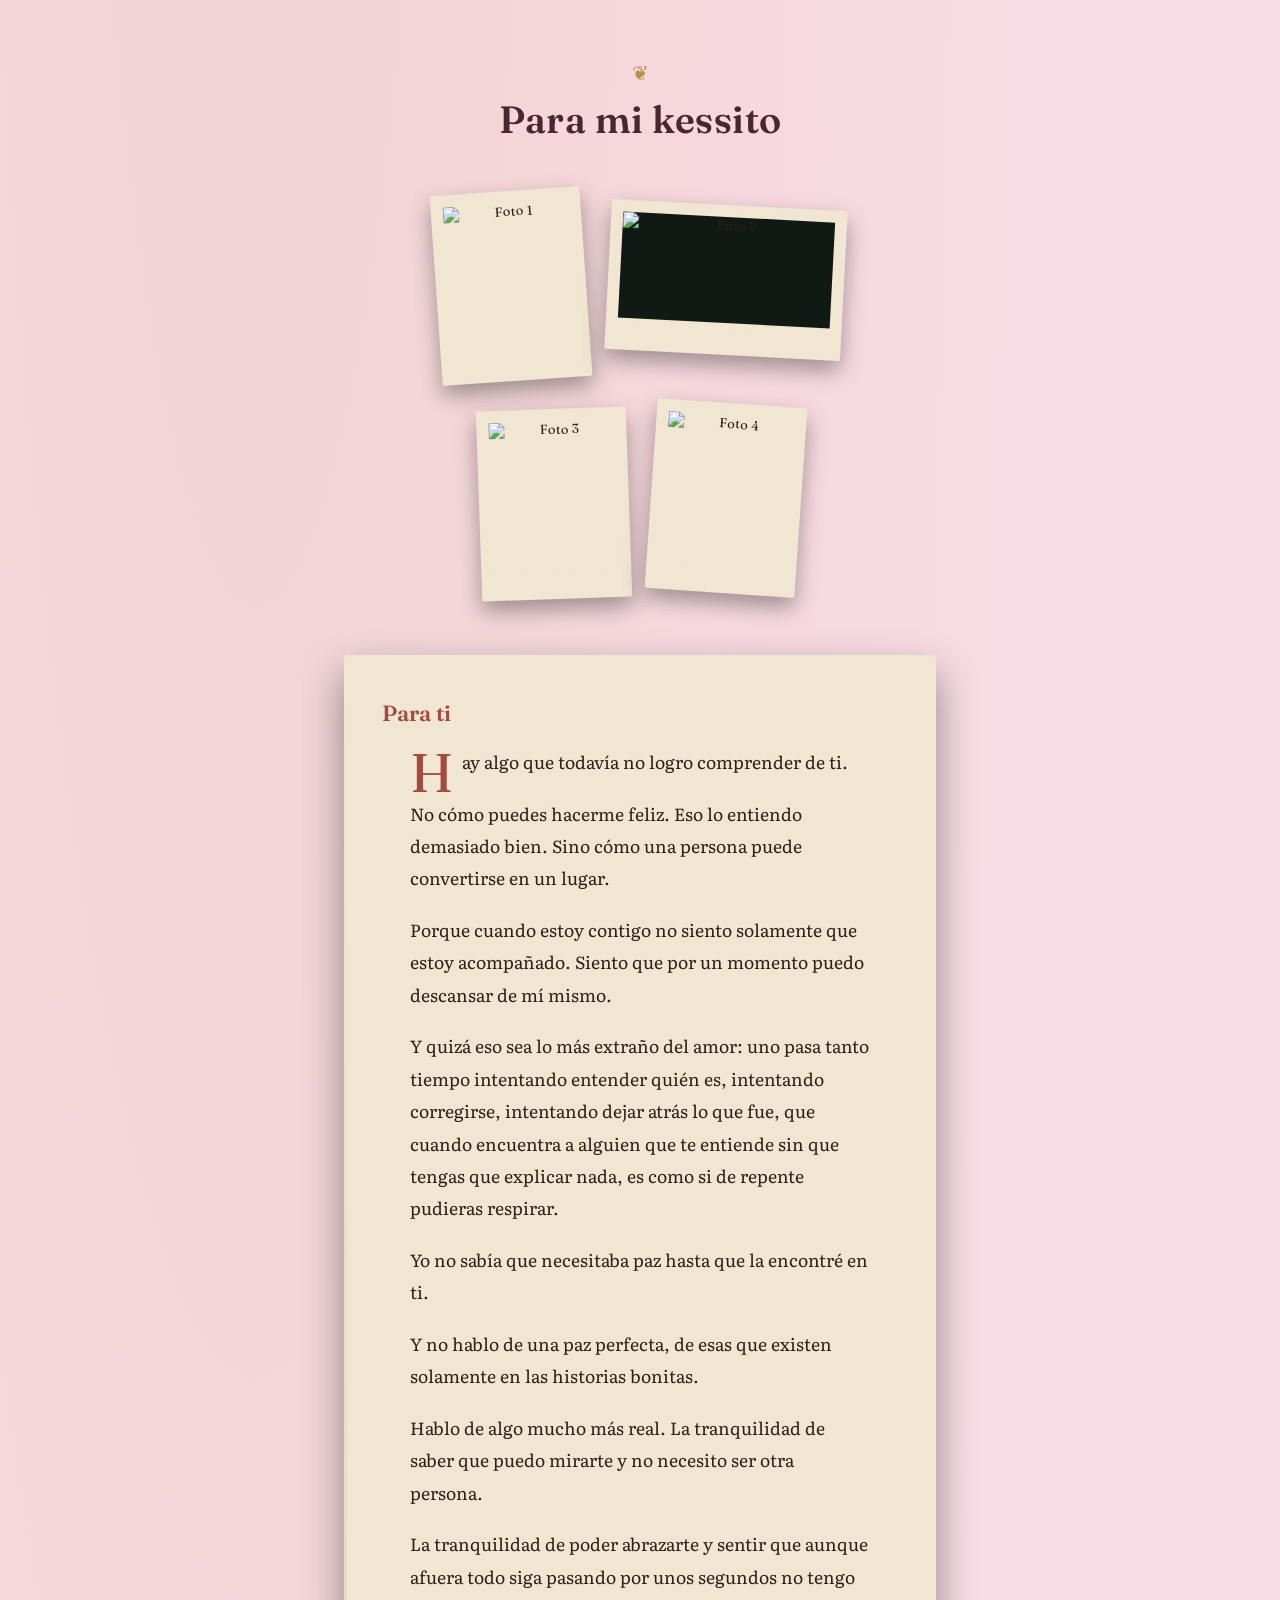
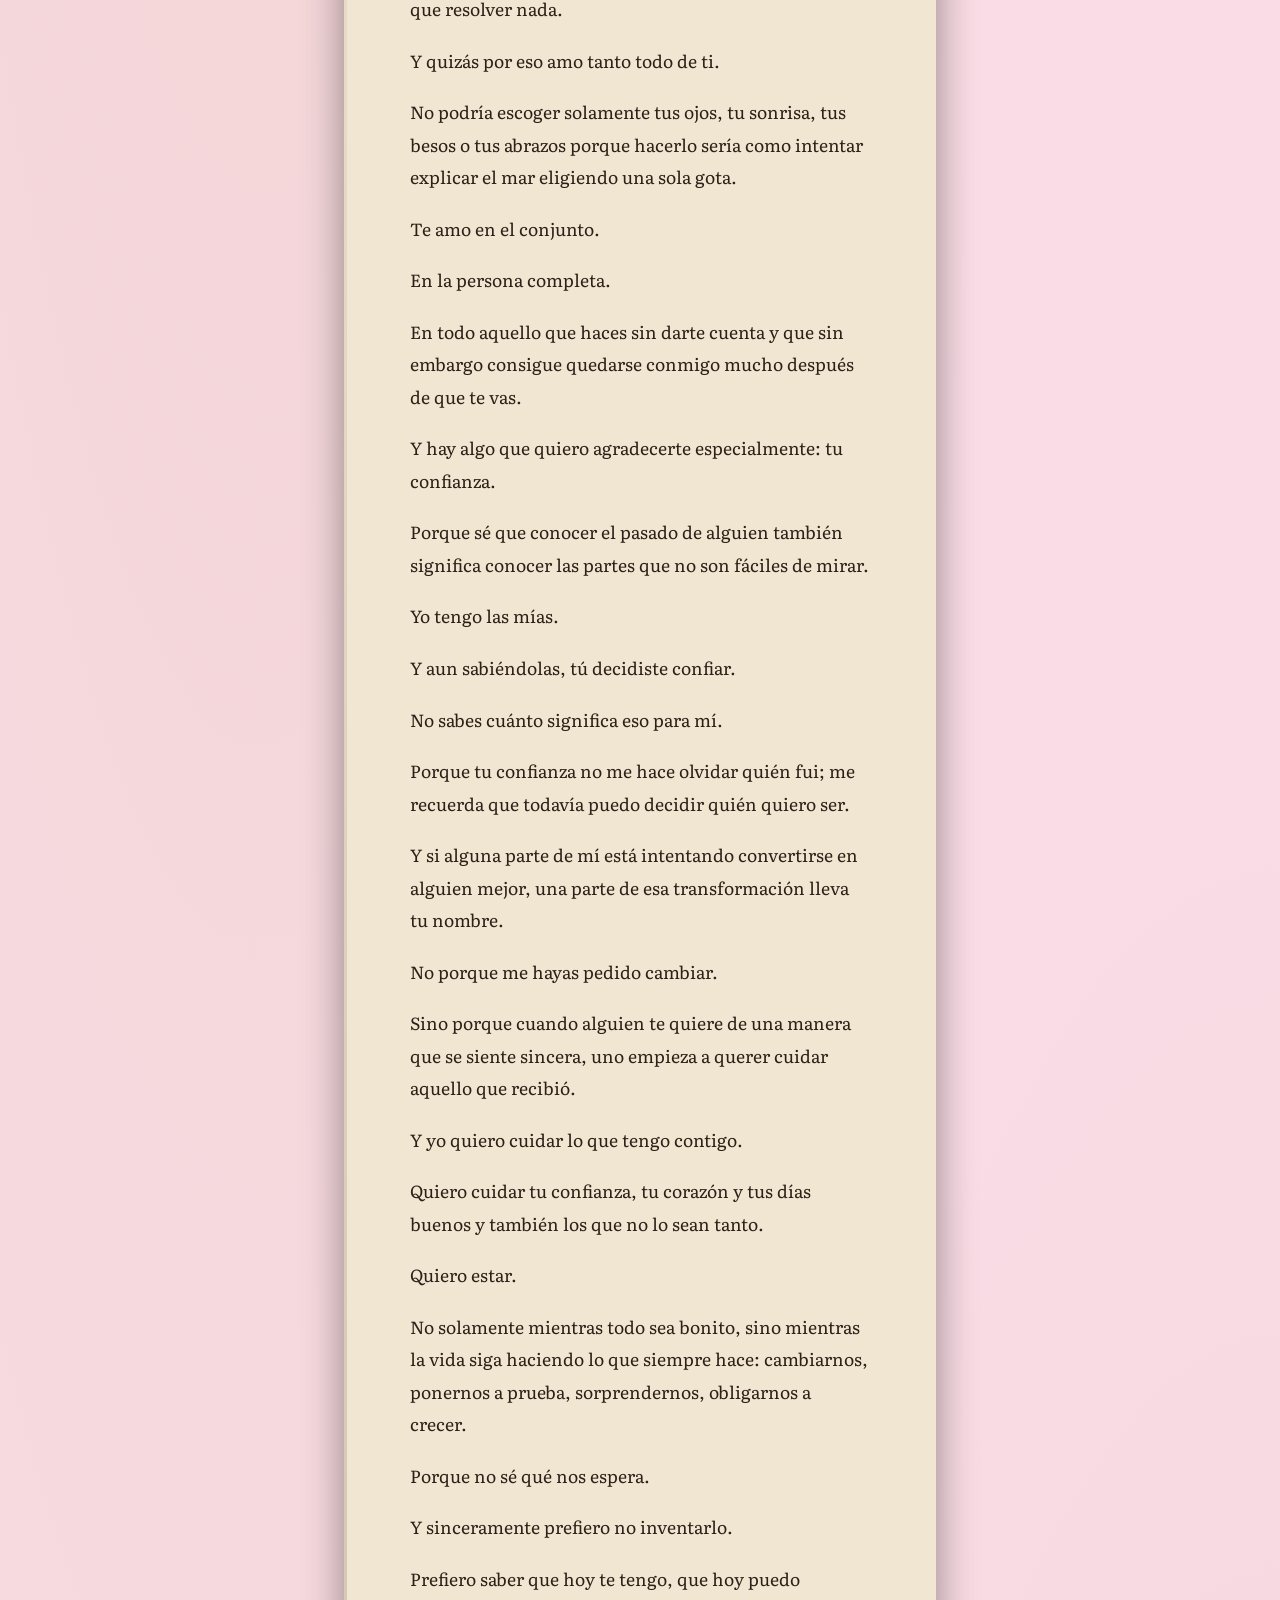
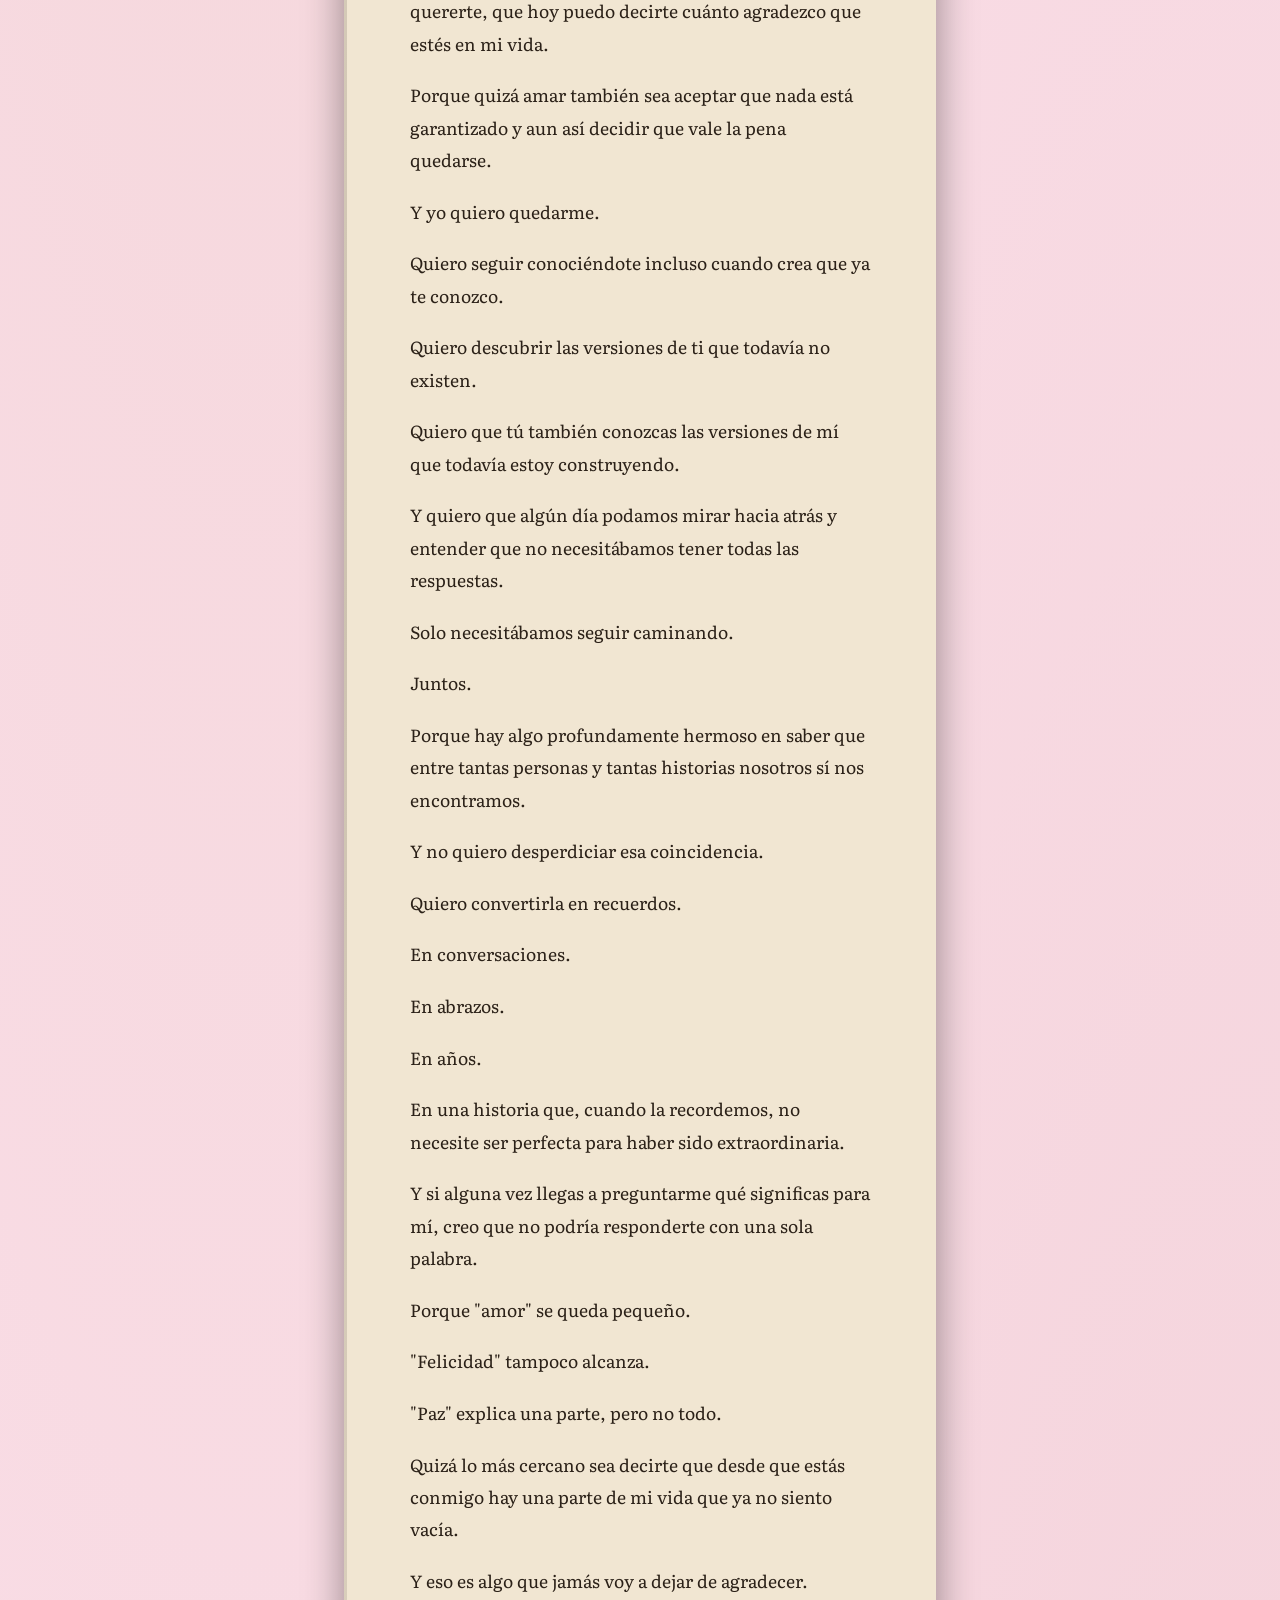
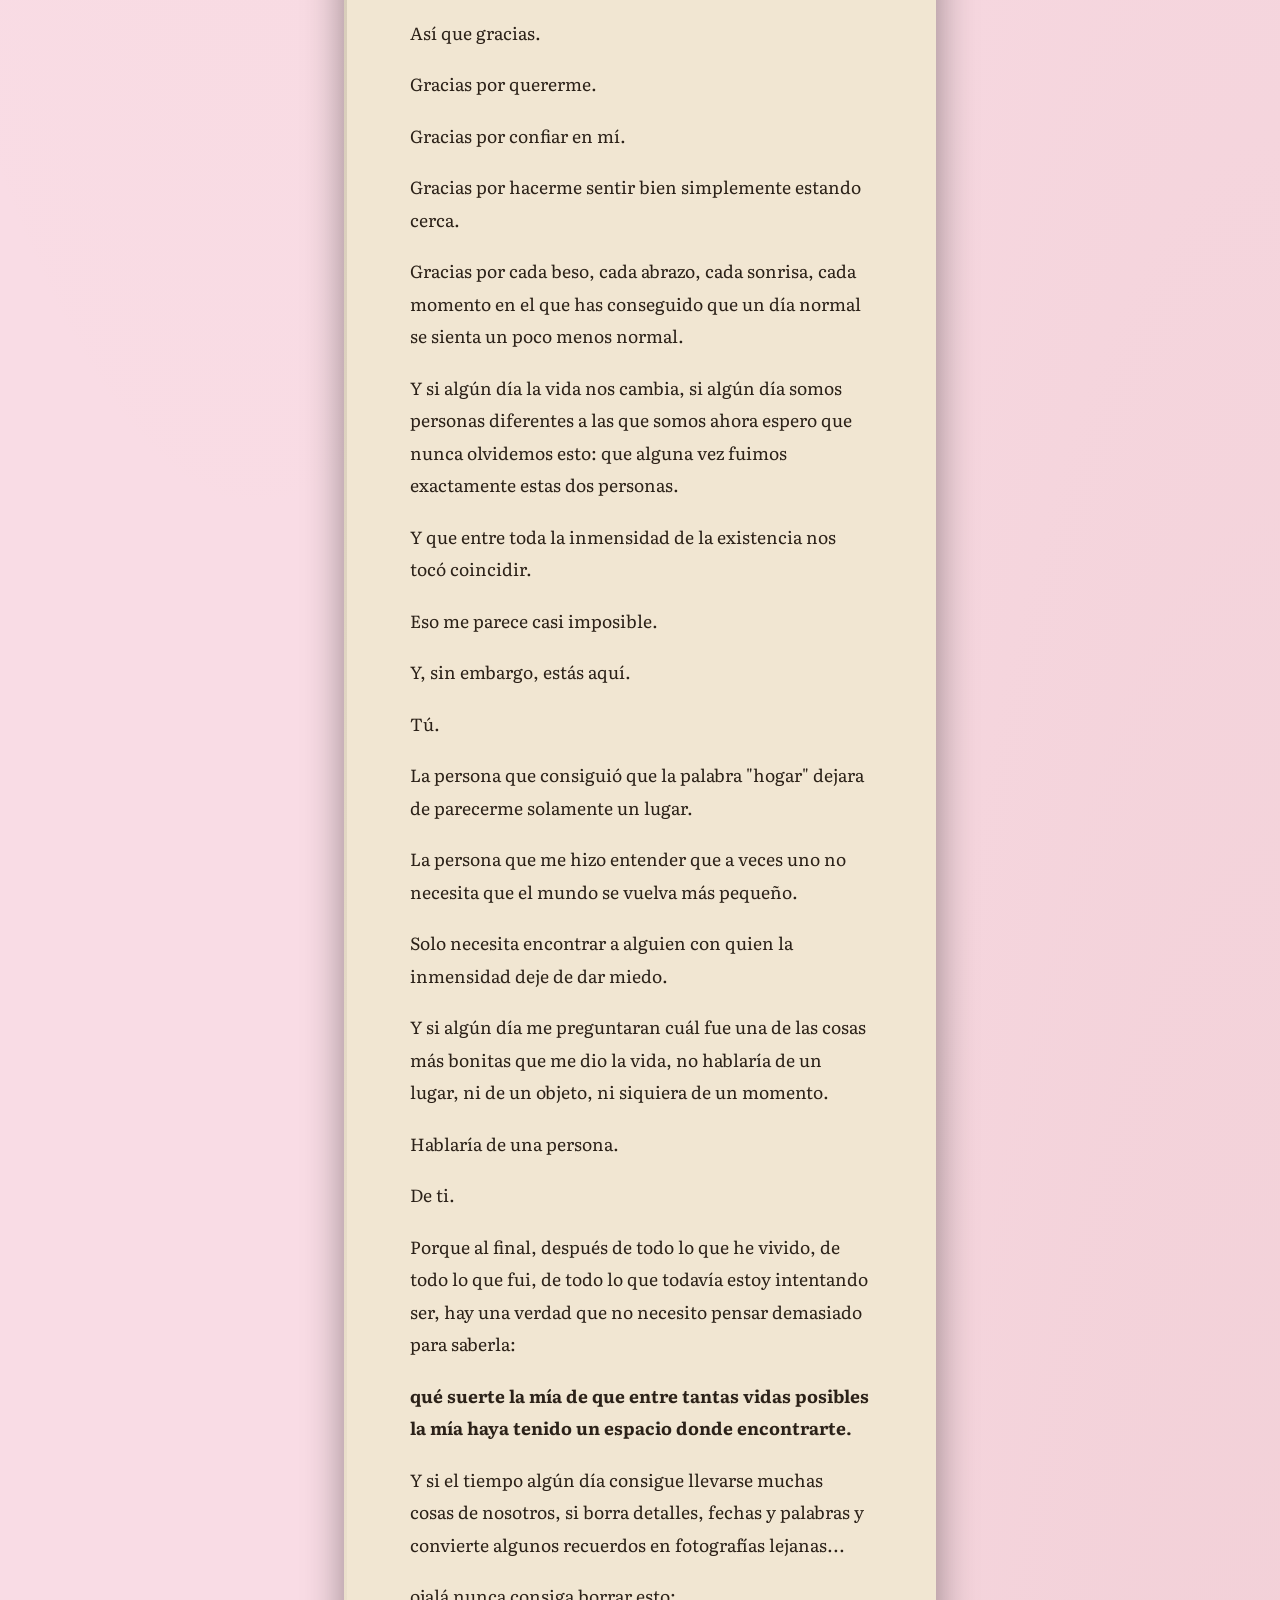
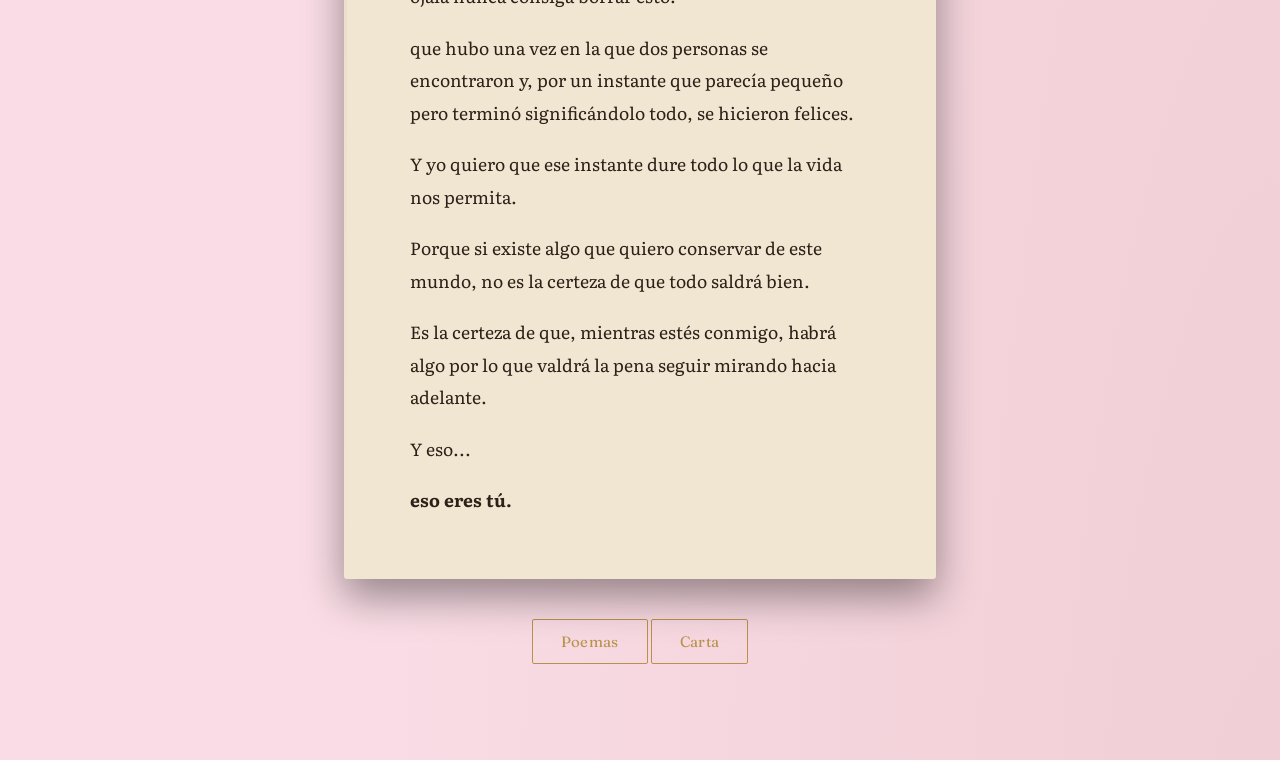
==== index.html @ e03b068a "Update index.html: use cancion.mp3 in root directory" ====
<!DOCTYPE html>
<html lang="es">
<head>
  <meta charset="UTF-8">
  <meta name="viewport" content="width=device-width, initial-scale=1.0">
  <title>Para ti</title>
  <link rel="preconnect" href="https://fonts.googleapis.com">
  <link rel="preconnect" href="https://fonts.gstatic.com" crossorigin>
  <link href="https://fonts.googleapis.com/css2?family=Fraunces:opsz,wght@9..144,500;9..144,600&family=Literata:ital,wght@0,400;0,500;1,400&display=swap" rel="stylesheet">
  <link rel="stylesheet" href="css/styles.css">
</head>
<body>

<audio id="musica-fondo" autoplay loop>
  <source src="cancion.mp3" type="audio/mpeg">
</audio>

<div class="stage">

  <div id="vista-album">
    <div class="header">
      <span class="eyebrow-ornament">❦</span>
      <h1>Para mi kessito</h1>
    </div>

    <div class="fotos">
      <div class="foto"><img src="assets/foto1.jpg" alt="Foto 1"></div>
      <div class="foto foto-ancha"><img src="assets/foto2.jpg" alt="Foto 2"></div>
      <div class="foto"><img src="assets/foto3.jpg" alt="Foto 3"></div>
      <div class="foto"><img src="assets/foto4.jpg" alt="Foto 4"></div>
    </div>

    <div class="pagina-libro">
      <h2>Para ti</h2>
      <div class="poema">
        <p class="capitular">Hay algo que todavía no logro comprender de ti.</p>
        <p>No cómo puedes hacerme feliz. Eso lo entiendo demasiado bien. Sino cómo una persona puede convertirse en un lugar.</p>
        <p>Porque cuando estoy contigo no siento solamente que estoy acompañado. Siento que por un momento puedo descansar de mí mismo.</p>
        <p>Y quizá eso sea lo más extraño del amor: uno pasa tanto tiempo intentando entender quién es, intentando corregirse, intentando dejar atrás lo que fue, que cuando encuentra a alguien que te entiende sin que tengas que explicar nada, es como si de repente pudieras respirar.</p>
        <p>Yo no sabía que necesitaba paz hasta que la encontré en ti.</p>
        <p>Y no hablo de una paz perfecta, de esas que existen solamente en las historias bonitas.</p>
        <p>Hablo de algo mucho más real. La tranquilidad de saber que puedo mirarte y no necesito ser otra persona.</p>
        <p>La tranquilidad de poder abrazarte y sentir que aunque afuera todo siga pasando por unos segundos no tengo que resolver nada.</p>
        <p>Y quizás por eso amo tanto todo de ti.</p>
        <p>No podría escoger solamente tus ojos, tu sonrisa, tus besos o tus abrazos porque hacerlo sería como intentar explicar el mar eligiendo una sola gota.</p>
        <p>Te amo en el conjunto.</p>
        <p>En la persona completa.</p>
        <p>En todo aquello que haces sin darte cuenta y que sin embargo consigue quedarse conmigo mucho después de que te vas.</p>
        <p>Y hay algo que quiero agradecerte especialmente: tu confianza.</p>
        <p>Porque sé que conocer el pasado de alguien también significa conocer las partes que no son fáciles de mirar.</p>
        <p>Yo tengo las mías.</p>
        <p>Y aun sabiéndolas, tú decidiste confiar.</p>
        <p>No sabes cuánto significa eso para mí.</p>
        <p>Porque tu confianza no me hace olvidar quién fui; me recuerda que todavía puedo decidir quién quiero ser.</p>
        <p>Y si alguna parte de mí está intentando convertirse en alguien mejor, una parte de esa transformación lleva tu nombre.</p>
        <p>No porque me hayas pedido cambiar.</p>
        <p>Sino porque cuando alguien te quiere de una manera que se siente sincera, uno empieza a querer cuidar aquello que recibió.</p>
        <p>Y yo quiero cuidar lo que tengo contigo.</p>
        <p>Quiero cuidar tu confianza, tu corazón y tus días buenos y también los que no lo sean tanto.</p>
        <p>Quiero estar.</p>
        <p>No solamente mientras todo sea bonito, sino mientras la vida siga haciendo lo que siempre hace: cambiarnos, ponernos a prueba, sorprendernos, obligarnos a crecer.</p>
        <p>Porque no sé qué nos espera.</p>
        <p>Y sinceramente prefiero no inventarlo.</p>
        <p>Prefiero saber que hoy te tengo, que hoy puedo quererte, que hoy puedo decirte cuánto agradezco que estés en mi vida.</p>
        <p>Porque quizá amar también sea aceptar que nada está garantizado y aun así decidir que vale la pena quedarse.</p>
        <p>Y yo quiero quedarme.</p>
        <p>Quiero seguir conociéndote incluso cuando crea que ya te conozco.</p>
        <p>Quiero descubrir las versiones de ti que todavía no existen.</p>
        <p>Quiero que tú también conozcas las versiones de mí que todavía estoy construyendo.</p>
        <p>Y quiero que algún día podamos mirar hacia atrás y entender que no necesitábamos tener todas las respuestas.</p>
        <p>Solo necesitábamos seguir caminando.</p>
        <p>Juntos.</p>
        <p>Porque hay algo profundamente hermoso en saber que entre tantas personas y tantas historias nosotros sí nos encontramos.</p>
        <p>Y no quiero desperdiciar esa coincidencia.</p>
        <p>Quiero convertirla en recuerdos.</p>
        <p>En conversaciones.</p>
        <p>En abrazos.</p>
        <p>En años.</p>
        <p>En una historia que, cuando la recordemos, no necesite ser perfecta para haber sido extraordinaria.</p>
        <p>Y si alguna vez llegas a preguntarme qué significas para mí, creo que no podría responderte con una sola palabra.</p>
        <p>Porque "amor" se queda pequeño.</p>
        <p>"Felicidad" tampoco alcanza.</p>
        <p>"Paz" explica una parte, pero no todo.</p>
        <p>Quizá lo más cercano sea decirte que desde que estás conmigo hay una parte de mi vida que ya no siento vacía.</p>
        <p>Y eso es algo que jamás voy a dejar de agradecer.</p>
        <p>Así que gracias.</p>
        <p>Gracias por quererme.</p>
        <p>Gracias por confiar en mí.</p>
        <p>Gracias por hacerme sentir bien simplemente estando cerca.</p>
        <p>Gracias por cada beso, cada abrazo, cada sonrisa, cada momento en el que has conseguido que un día normal se sienta un poco menos normal.</p>
        <p>Y si algún día la vida nos cambia, si algún día somos personas diferentes a las que somos ahora espero que nunca olvidemos esto: que alguna vez fuimos exactamente estas dos personas.</p>
        <p>Y que entre toda la inmensidad de la existencia nos tocó coincidir.</p>
        <p>Eso me parece casi imposible.</p>
        <p>Y, sin embargo, estás aquí.</p>
        <p>Tú.</p>
        <p>La persona que consiguió que la palabra "hogar" dejara de parecerme solamente un lugar.</p>
        <p>La persona que me hizo entender que a veces uno no necesita que el mundo se vuelva más pequeño.</p>
        <p>Solo necesita encontrar a alguien con quien la inmensidad deje de dar miedo.</p>
        <p>Y si algún día me preguntaran cuál fue una de las cosas más bonitas que me dio la vida, no hablaría de un lugar, ni de un objeto, ni siquiera de un momento.</p>
        <p>Hablaría de una persona.</p>
        <p>De ti.</p>
        <p>Porque al final, después de todo lo que he vivido, de todo lo que fui, de todo lo que todavía estoy intentando ser, hay una verdad que no necesito pensar demasiado para saberla:</p>
        <p><strong>qué suerte la mía de que entre tantas vidas posibles la mía haya tenido un espacio donde encontrarte.</strong></p>
        <p>Y si el tiempo algún día consigue llevarse muchas cosas de nosotros, si borra detalles, fechas y palabras y convierte algunos recuerdos en fotografías lejanas...</p>
        <p>ojalá nunca consiga borrar esto:</p>
        <p>que hubo una vez en la que dos personas se encontraron y, por un instante que parecía pequeño pero terminó significándolo todo, se hicieron felices.</p>
        <p>Y yo quiero que ese instante dure todo lo que la vida nos permita.</p>
        <p>Porque si existe algo que quiero conservar de este mundo, no es la certeza de que todo saldrá bien.</p>
        <p>Es la certeza de que, mientras estés conmigo, habrá algo por lo que valdrá la pena seguir mirando hacia adelante.</p>
        <p>Y eso...</p>
        <p><strong>eso eres tú.</strong></p>
      </div>
    </div>

    <div class="btn-menu-wrap">
      <button class="btn-ornado" onclick="irAMenu()">Poemas</button>
      <button class="btn-ornado" onclick="irACarta()">Carta</button>
    </div>
  </div>

  <div id="vista-menu">
    <button class="volver-album" onclick="irAAlbum()">← volver</button>
    <div class="header" style="margin-bottom:30px;">
      <h1 style="font-size:26px;">Poemas para mi kessito</h1>
    </div>

    <ul class="lista-poemas" id="lista-poemas"></ul>
  </div>

</div>

<div id="overlay-poema">
  <div class="hoja" id="contenido-hoja"></div>
</div>

<script src="js/script.js"></script>
</body>
</html>
---- css/styles.css ----
:root {
  --ink: #F9DCE5;
  --ink-2: #EBC4D0;
  --paper: #F1E6D2;
  --paper-2: #E8D9BF;
  --text-on-ink: #4A2630;
  --text-on-paper: #2B2118;
  --gold: #B8924A;
  --rose: #A44A3F;
  --muted: #8F6570;
}

* {
  box-sizing: border-box;
}

html, body {
  margin: 0;
  padding: 0;
}

body {
  background: var(--ink);
  background-image:
    radial-gradient(ellipse at 20% -10%, rgba(184, 146, 74, 0.12), transparent 55%),
    radial-gradient(ellipse at 100% 110%, rgba(164, 74, 63, 0.10), transparent 50%);
  color: var(--text-on-ink);
  font-family: 'Literata', Georgia, 'Times New Roman', serif;
  min-height: 100vh;
  -webkit-font-smoothing: antialiased;
}

.stage {
  max-width: 640px;
  margin: 0 auto;
  padding: 56px 24px 96px;
  position: relative;
}

h1, h2, h3 {
  font-family: 'Fraunces', Georgia, serif;
  font-weight: 600;
  margin: 0;
}

/* Header */
.header {
  text-align: center;
  margin-bottom: 48px;
}

.header .eyebrow-ornament {
  color: var(--gold);
  font-size: 20px;
  display: block;
  margin-bottom: 10px;
}

.header h1 {
  font-size: clamp(28px, 6vw, 38px);
  letter-spacing: 0.01em;
  color: var(--text-on-ink);
}

.header p {
  margin-top: 10px;
  color: var(--muted);
  font-style: italic;
  font-size: 16px;
}

/* Fotos */
.fotos {
  display: flex;
  flex-wrap: wrap;
  justify-content: center;
  gap: 22px;
  margin-bottom: 56px;
  padding: 0 10px;
}

.foto {
  width: 150px;
  height: 190px;
  background: var(--paper);
  border: 6px solid var(--paper);
  border-bottom-width: 26px;
  border-radius: 2px;
  box-shadow: 0 10px 22px rgba(0, 0, 0, 0.35);
  display: flex;
  align-items: center;
  justify-content: center;
  color: var(--text-on-paper);
  font-family: 'Fraunces', serif;
  font-size: 13px;
  text-align: center;
  padding: 6px;
  overflow: hidden;
}

.foto img {
  width: 100%;
  height: 100%;
  object-fit: cover;
  display: block;
}

.foto:nth-child(1) {
  transform: rotate(-4deg);
}

.foto:nth-child(2) {
  transform: rotate(3deg);
  margin-top: 14px;
}

.foto:nth-child(3) {
  transform: rotate(-2deg);
  margin-top: 6px;
}

.foto:nth-child(4) {
  transform: rotate(4deg);
}

.foto-ancha {
  width: 236px;
  height: 150px;
}

.foto-ancha img {
  object-fit: contain;
  background: #0e1a13;
}

/* Página Libro */
.pagina-libro {
  background: var(--paper);
  color: var(--text-on-paper);
  border-radius: 3px;
  padding: 44px 38px;
  box-shadow: 0 18px 40px rgba(0, 0, 0, 0.4);
  position: relative;
}

.pagina-libro::before {
  content: "";
  position: absolute;
  left: 0;
  top: 14px;
  bottom: 14px;
  width: 3px;
  background: linear-gradient(180deg, transparent, rgba(43, 33, 24, 0.18), transparent);
}

.pagina-libro h2 {
  font-size: 22px;
  margin-bottom: 18px;
  color: var(--rose);
}

.poema {
  font-size: 17.5px;
  line-height: 1.85;
  max-width: 46ch;
  margin: 0 auto;
}

.poema p {
  margin: 0 0 1.1em;
}

.poema .capitular::first-letter {
  font-family: 'Fraunces', serif;
  font-size: 3.1em;
  line-height: 0.8;
  float: left;
  padding: 6px 8px 0 0;
  color: var(--rose);
}

/* Botones */
.btn-menu-wrap {
  text-align: center;
  margin-top: 40px;
}

.btn-ornado {
  font-family: 'Fraunces', serif;
  background: none;
  border: 1px solid var(--gold);
  color: var(--gold);
  padding: 12px 28px;
  border-radius: 2px;
  font-size: 15px;
  cursor: pointer;
  letter-spacing: 0.02em;
  transition: background 0.25s ease, color 0.25s ease;
}

.btn-ornado:hover {
  background: var(--gold);
  color: var(--ink);
}

.btn-ornado:focus-visible {
  outline: 2px solid var(--text-on-ink);
  outline-offset: 3px;
}

/* Vista Menú */
#vista-menu {
  display: none;
}

.volver-album {
  background: none;
  border: none;
  color: var(--muted);
  font-family: 'Literata', serif;
  font-size: 14px;
  cursor: pointer;
  margin-bottom: 28px;
  padding: 0;
}

.volver-album:hover {
  color: var(--text-on-ink);
}

.lista-poemas {
  list-style: none;
  margin: 0;
  padding: 0;
  display: flex;
  flex-direction: column;
  gap: 2px;
}

.item-poema {
  background: transparent;
  border: none;
  border-top: 1px solid rgba(237, 230, 214, 0.15);
  color: var(--text-on-ink);
  text-align: left;
  padding: 20px 6px;
  font-family: 'Fraunces', serif;
  font-size: 19px;
  cursor: pointer;
  display: flex;
  align-items: flex-start;
  gap: 14px;
  width: 100%;
}

.item-poema-texto {
  display: flex;
  flex-direction: column;
  gap: 3px;
}

.item-poema-autor {
  font-family: 'Literata', serif;
  font-style: italic;
  font-size: 13px;
  color: var(--muted);
}

.lista-poemas li:last-child .item-poema {
  border-bottom: 1px solid rgba(237, 230, 214, 0.15);
}

.item-poema .adorno {
  color: var(--rose);
  font-size: 14px;
  margin-top: 5px;
}

.item-poema:hover {
  color: var(--gold);
}

.item-poema:hover .adorno {
  color: var(--gold);
}

/* Overlay */
#overlay-poema {
  display: none;
  position: fixed;
  inset: 0;
  background: rgba(10, 14, 11, 0.82);
  z-index: 20;
  align-items: center;
  justify-content: center;
  padding: 24px;
}

#overlay-poema.abierto {
  display: flex;
}

.hoja {
  background: var(--paper);
  color: var(--text-on-paper);
  max-width: 560px;
  width: 100%;
  max-height: 85vh;
  overflow-y: auto;
  border-radius: 3px;
  padding: 46px 40px;
  position: relative;
  box-shadow: 0 30px 60px rgba(0, 0, 0, 0.5);
  transform: scale(0.94) rotateX(4deg);
  opacity: 0;
  animation: abrirLibro 0.45s ease forwards;
}

@keyframes abrirLibro {
  to {
    transform: scale(1) rotateX(0deg);
    opacity: 1;
  }
}

@media (prefers-reduced-motion: reduce) {
  .hoja {
    animation: none;
    opacity: 1;
    transform: none;
  }
}

.cerrar-x {
  position: absolute;
  top: 14px;
  right: 16px;
  background: none;
  border: none;
  font-size: 22px;
  line-height: 1;
  color: var(--text-on-paper);
  cursor: pointer;
  opacity: 0.55;
  padding: 6px;
}

.cerrar-x:hover {
  opacity: 1;
}

.hoja h3 {
  font-size: 22px;
  color: var(--rose);
  margin-bottom: 4px;
  padding-right: 24px;
}

.autor-poema {
  font-family: 'Literata', serif;
  font-style: italic;
  font-size: 14px;
  color: rgba(43, 33, 24, 0.6);
  margin: 0 0 22px;
}

.hoja .poema {
  font-size: 17px;
}

.acciones-hoja {
  margin-top: 30px;
  display: flex;
  justify-content: center;
  gap: 14px;
  border-top: 1px solid rgba(43, 33, 24, 0.15);
  padding-top: 20px;
}

.btn-secundario {
  background: none;
  border: 1px solid rgba(43, 33, 24, 0.4);
  color: var(--text-on-paper);
  font-family: 'Literata', serif;
  font-size: 14px;
  padding: 9px 18px;
  border-radius: 2px;
  cursor: pointer;
}

.btn-secundario:hover {
  border-color: var(--text-on-paper);
}

footer.nota {
  text-align: center;
  color: var(--muted);
  font-size: 12.5px;
  margin-top: 60px;
  font-style: italic;
}
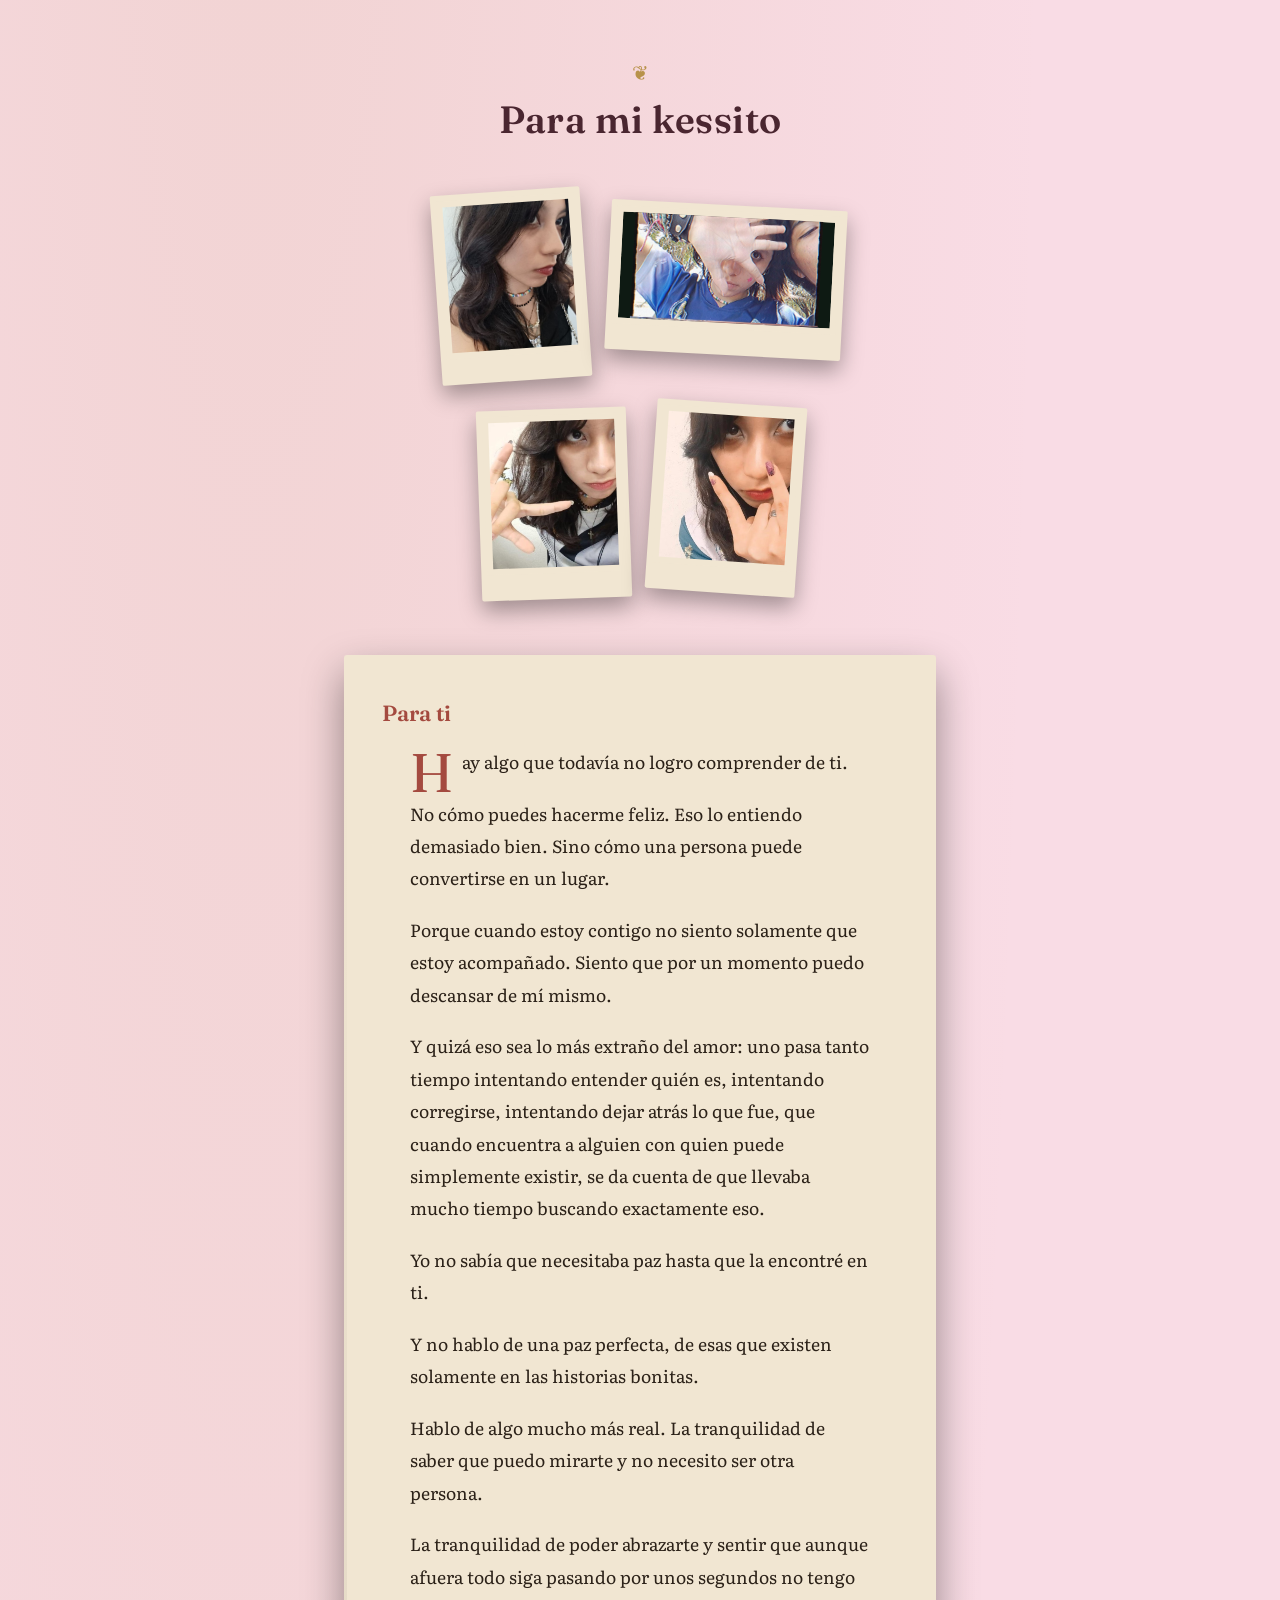
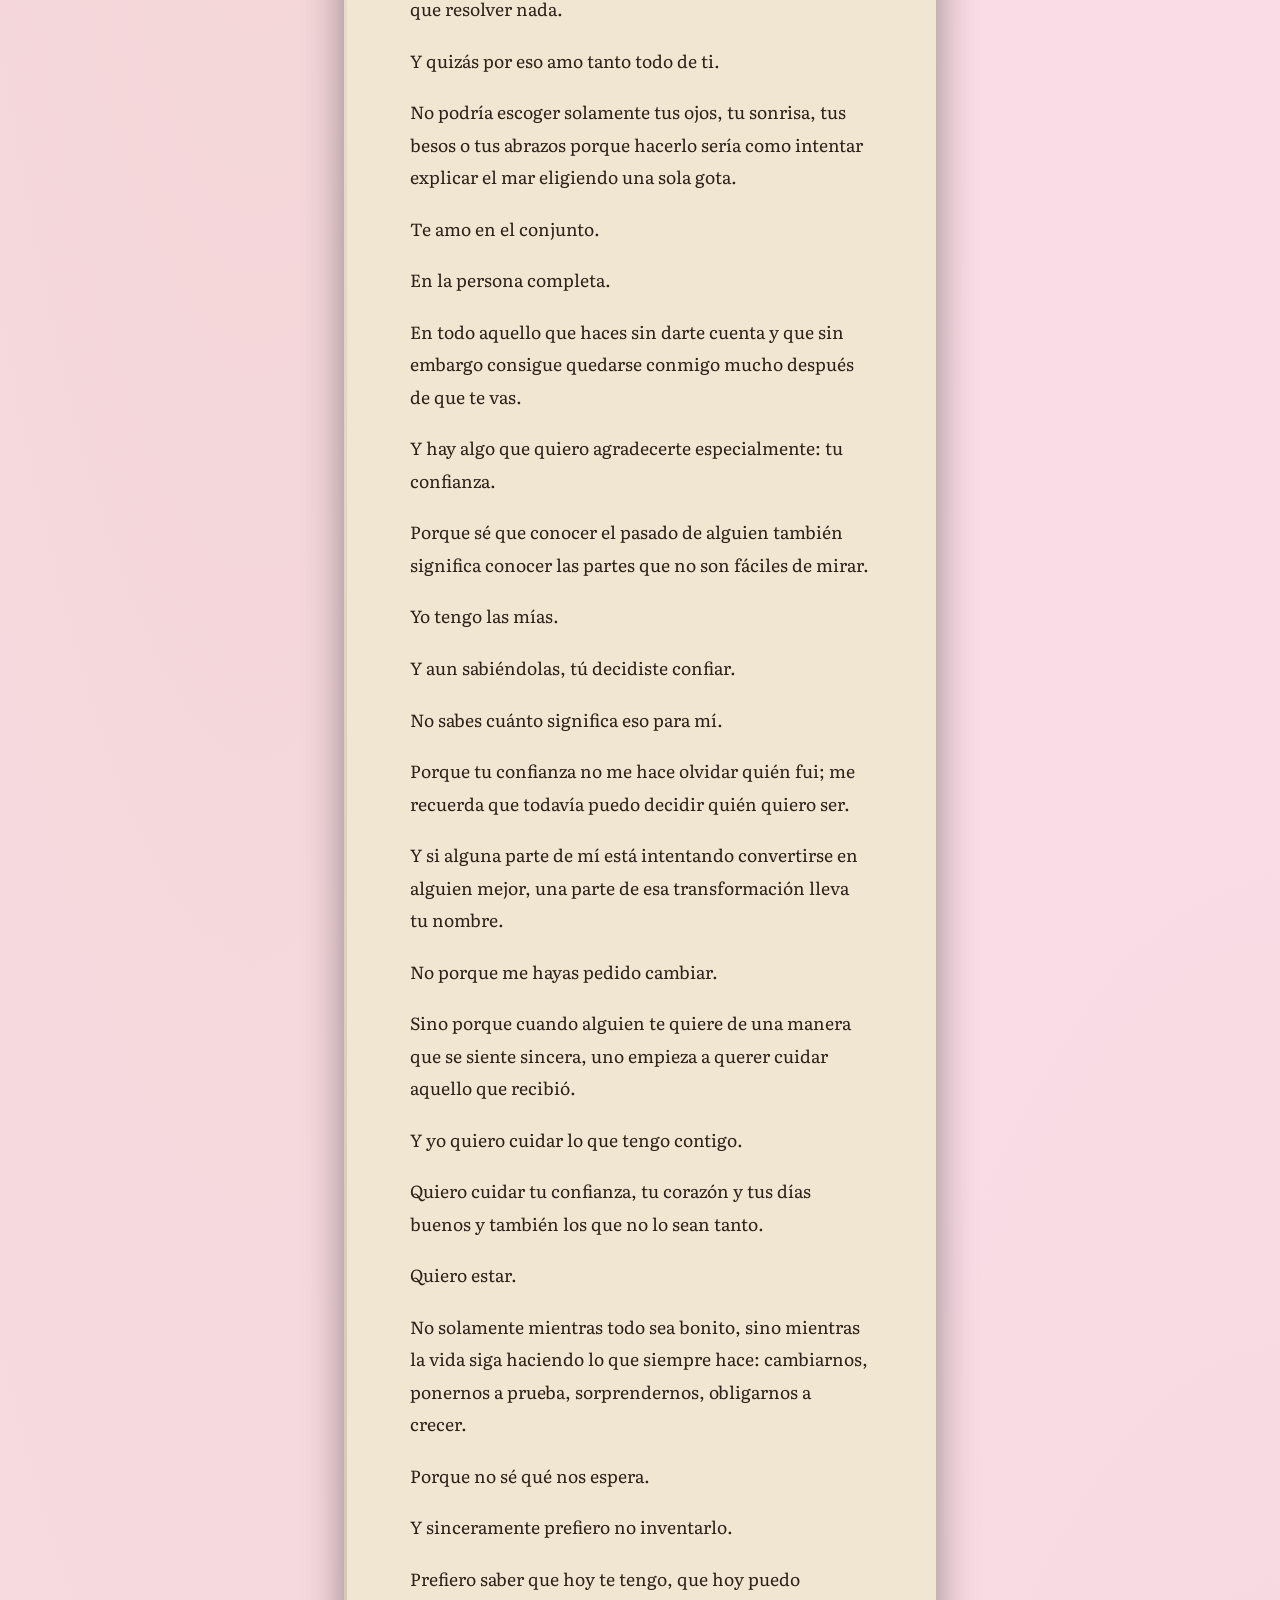
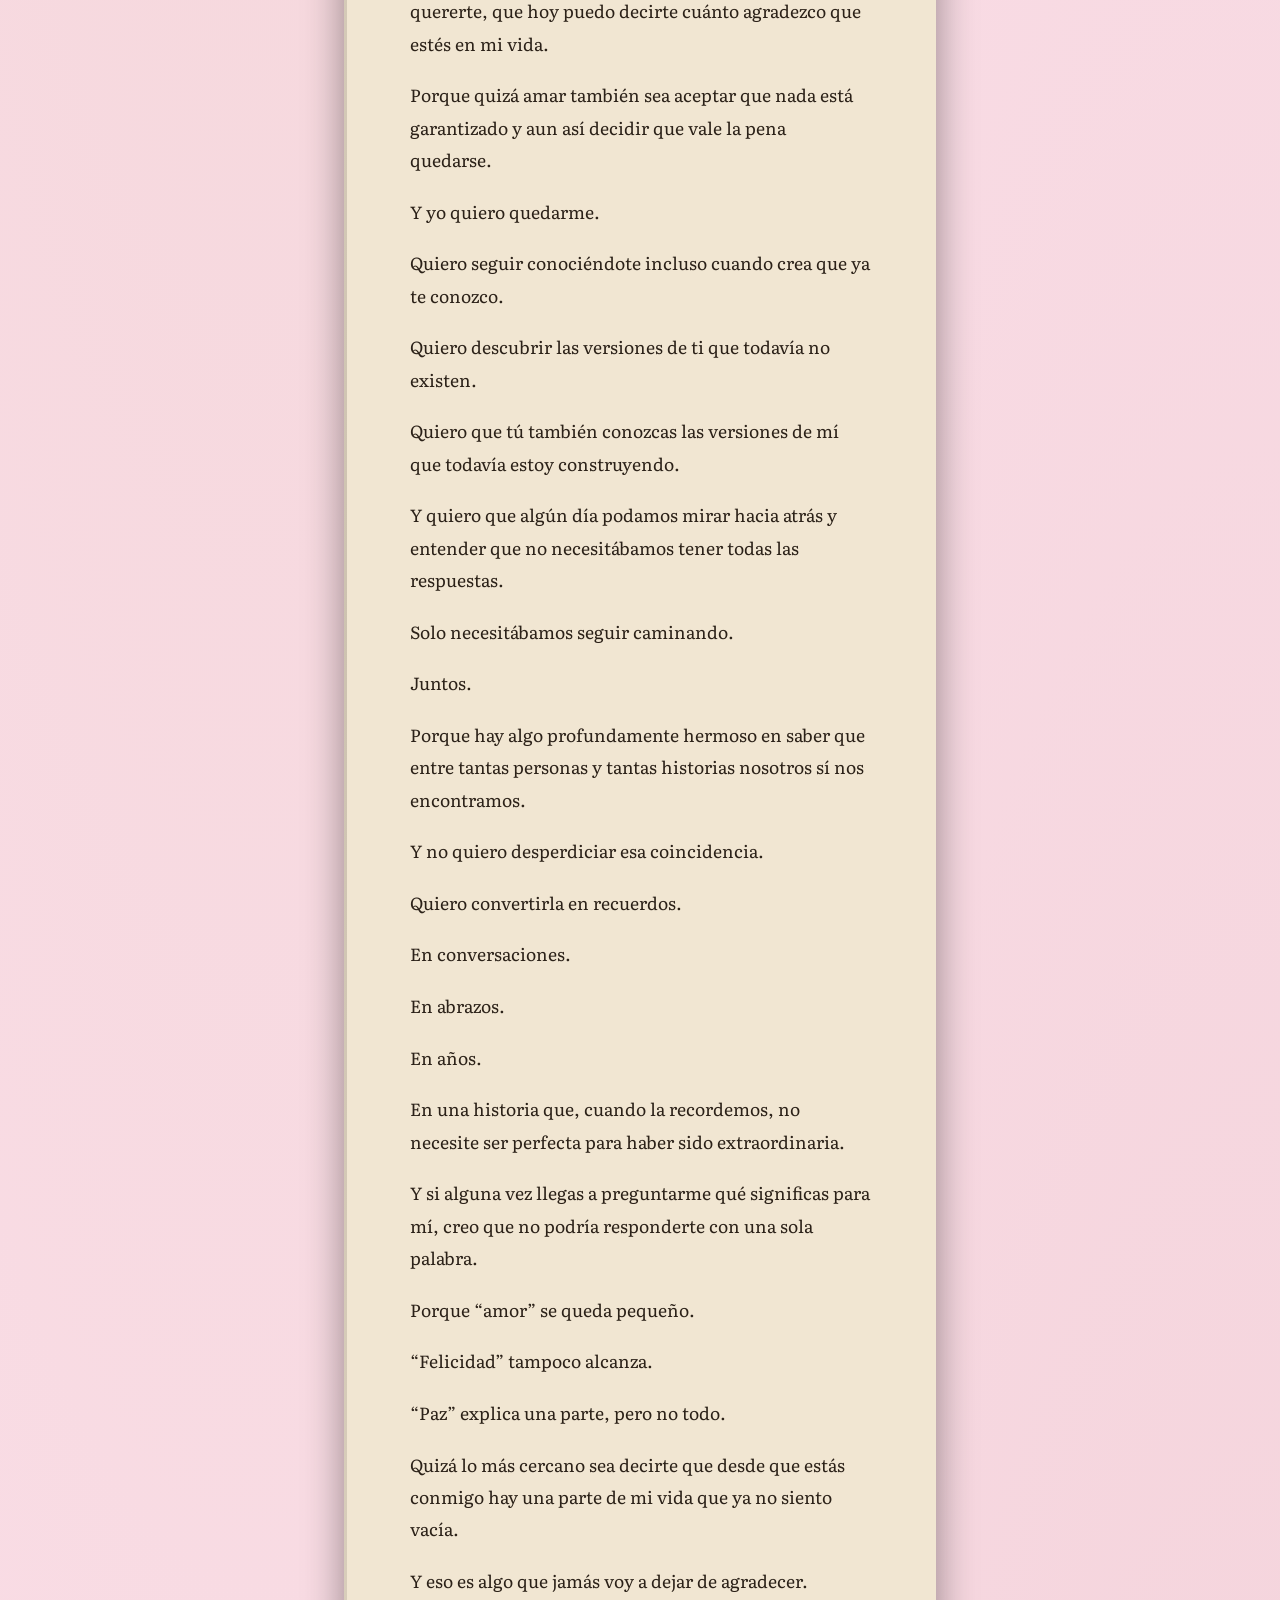
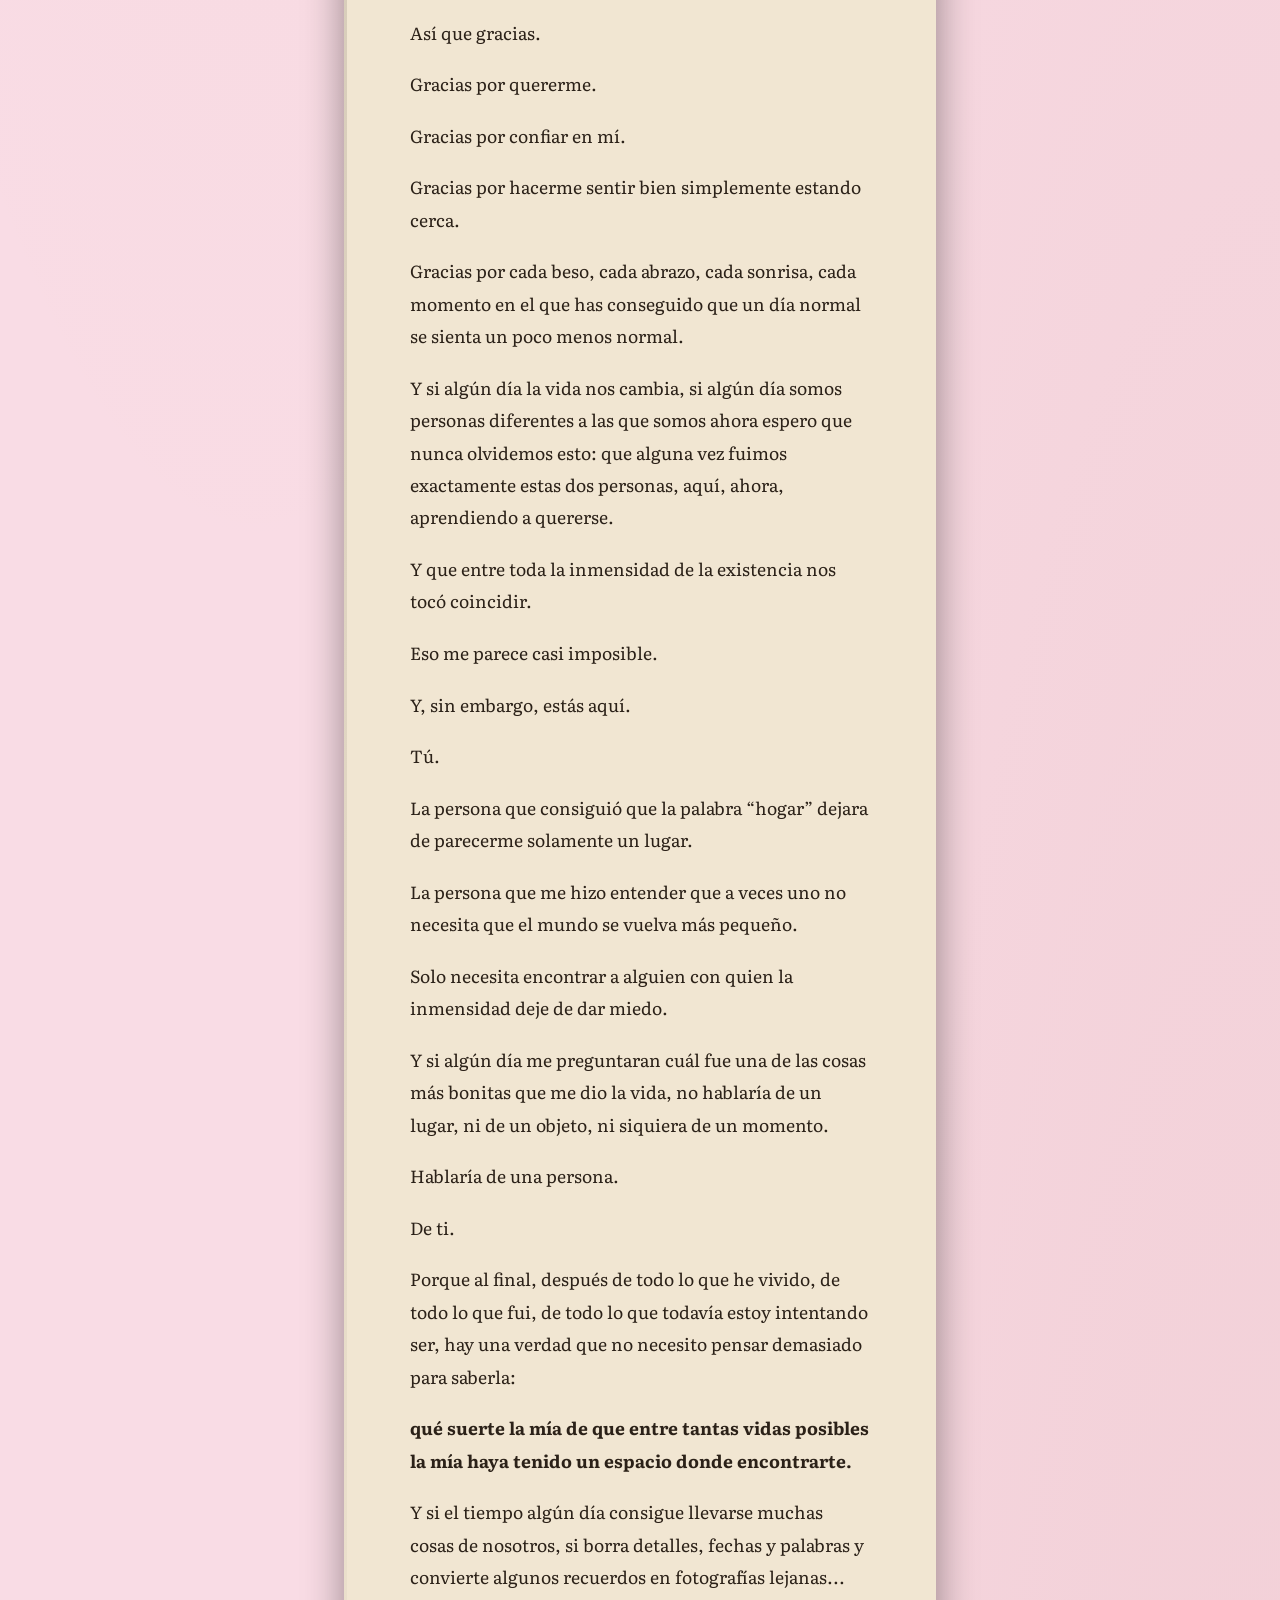
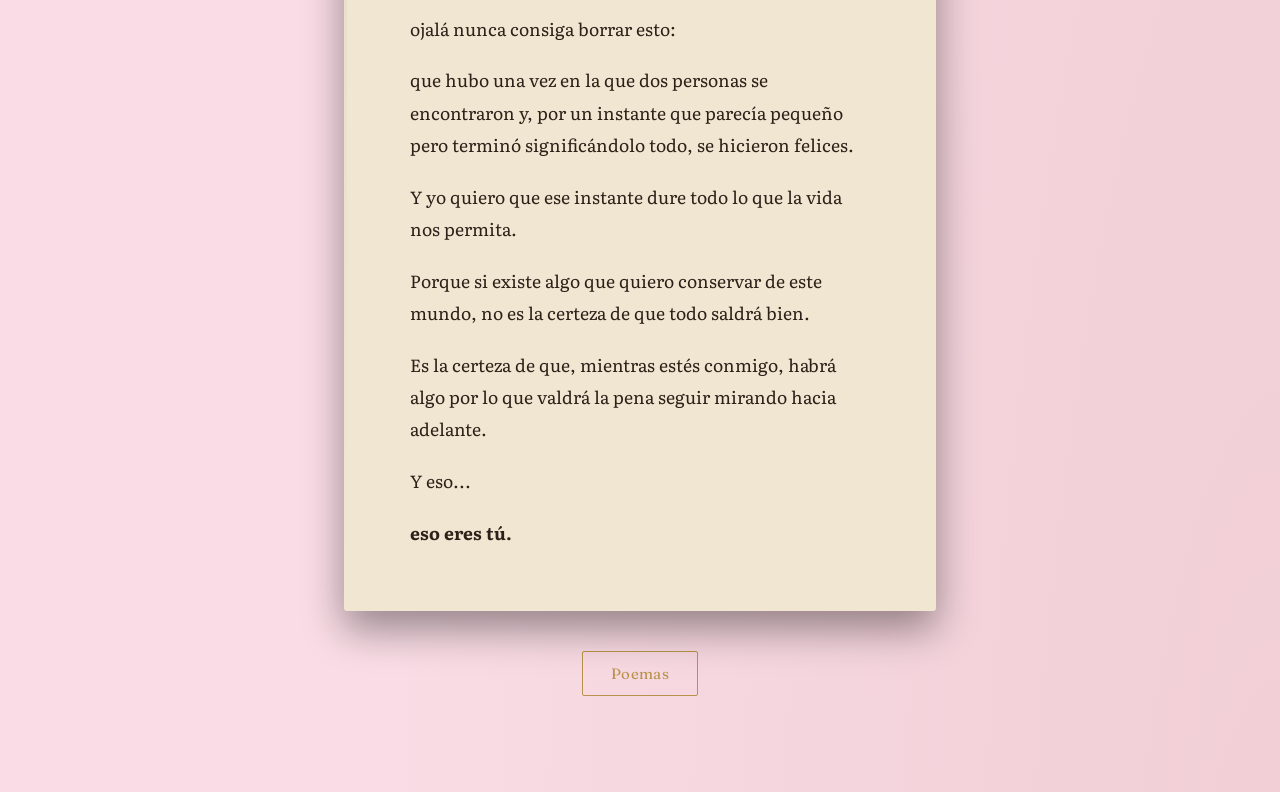
==== commit d6783d22: "Add files via upload" ====
--- a/index.html
+++ b/index.html
@@ -1,22 +1,337 @@
 <!DOCTYPE html>
 <html lang="es">
 <head>
-  <meta charset="UTF-8">
-  <meta name="viewport" content="width=device-width, initial-scale=1.0">
-  <title>Para ti</title>
-  <link rel="preconnect" href="https://fonts.googleapis.com">
-  <link rel="preconnect" href="https://fonts.gstatic.com" crossorigin>
-  <link href="https://fonts.googleapis.com/css2?family=Fraunces:opsz,wght@9..144,500;9..144,600&family=Literata:ital,wght@0,400;0,500;1,400&display=swap" rel="stylesheet">
-  <link rel="stylesheet" href="css/styles.css">
+<meta charset="UTF-8">
+<meta name="viewport" content="width=device-width, initial-scale=1.0">
+<title>Para ti</title>
+<link rel="preconnect" href="https://fonts.googleapis.com">
+<link rel="preconnect" href="https://fonts.gstatic.com" crossorigin>
+<link href="https://fonts.googleapis.com/css2?family=Fraunces:opsz,wght@9..144,500;9..144,600&family=Literata:ital,wght@0,400;0,500;1,400&display=swap" rel="stylesheet">
+<style>
+  :root{
+    --ink:#F9DCE5;
+    --ink-2:#EBC4D0;
+    --paper:#F1E6D2;
+    --paper-2:#E8D9BF;
+    --text-on-ink:#4A2630;
+    --text-on-paper:#2B2118;
+    --gold:#B8924A;
+    --rose:#A44A3F;
+    --muted:#8F6570;
+  }
+
+  *{box-sizing:border-box;}
+  html,body{margin:0;padding:0;}
+  body{
+    background:var(--ink);
+    background-image:
+      radial-gradient(ellipse at 20% -10%, rgba(184,146,74,0.12), transparent 55%),
+      radial-gradient(ellipse at 100% 110%, rgba(164,74,63,0.10), transparent 50%);
+    color:var(--text-on-ink);
+    font-family:'Literata', Georgia, 'Times New Roman', serif;
+    min-height:100vh;
+    -webkit-font-smoothing:antialiased;
+  }
+
+  .stage{
+    max-width:640px;
+    margin:0 auto;
+    padding:56px 24px 96px;
+    position:relative;
+  }
+
+  h1,h2,h3{
+    font-family:'Fraunces', Georgia, serif;
+    font-weight:600;
+    margin:0;
+  }
+
+  /* ---------- Encabezado ---------- */
+  .header{
+    text-align:center;
+    margin-bottom:48px;
+  }
+  .header .eyebrow-ornament{
+    color:var(--gold);
+    font-size:20px;
+    display:block;
+    margin-bottom:10px;
+  }
+  .header h1{
+    font-size:clamp(28px,6vw,38px);
+    letter-spacing:0.01em;
+    color:var(--text-on-ink);
+  }
+  .header p{
+    margin-top:10px;
+    color:var(--muted);
+    font-style:italic;
+    font-size:16px;
+  }
+
+  /* ---------- Fotos ---------- */
+  .fotos{
+    display:flex;
+    flex-wrap:wrap;
+    justify-content:center;
+    gap:22px;
+    margin-bottom:56px;
+    padding:0 10px;
+  }
+  .foto{
+    width:150px;
+    height:190px;
+    background:var(--paper);
+    border:6px solid var(--paper);
+    border-bottom-width:26px;
+    border-radius:2px;
+    box-shadow:0 10px 22px rgba(0,0,0,0.35);
+    display:flex;
+    align-items:center;
+    justify-content:center;
+    color:var(--text-on-paper);
+    font-family:'Fraunces', serif;
+    font-size:13px;
+    text-align:center;
+    padding:6px;
+    overflow:hidden;
+  }
+  .foto img{
+    width:100%;
+    height:100%;
+    object-fit:cover;
+    display:block;
+  }
+  .foto:nth-child(1){ transform:rotate(-4deg); }
+  .foto:nth-child(2){ transform:rotate(3deg); margin-top:14px; }
+  .foto:nth-child(3){ transform:rotate(-2deg); margin-top:6px; }
+  .foto:nth-child(4){ transform:rotate(4deg); }
+
+  .foto-ancha{
+    width:236px;
+    height:150px;
+  }
+  .foto-ancha img{
+    object-fit:contain;
+    background:#0e1a13;
+  }
+
+  /* ---------- Poema grande (álbum) ---------- */
+  .pagina-libro{
+    background:var(--paper);
+    color:var(--text-on-paper);
+    border-radius:3px;
+    padding:44px 38px;
+    box-shadow:0 18px 40px rgba(0,0,0,0.4);
+    position:relative;
+  }
+  .pagina-libro::before{
+    content:"";
+    position:absolute;
+    left:0; top:14px; bottom:14px;
+    width:3px;
+    background:linear-gradient(180deg, transparent, rgba(43,33,24,0.18), transparent);
+  }
+  .pagina-libro h2{
+    font-size:22px;
+    margin-bottom:18px;
+    color:var(--rose);
+  }
+  .poema{
+    font-size:17.5px;
+    line-height:1.85;
+    max-width:46ch;
+    margin:0 auto;
+  }
+  .poema p{ margin:0 0 1.1em; }
+  .poema .capitular::first-letter{
+    font-family:'Fraunces', serif;
+    font-size:3.1em;
+    line-height:0.8;
+    float:left;
+    padding:6px 8px 0 0;
+    color:var(--rose);
+  }
+
+  /* ---------- Botón "Más poemas" ---------- */
+  .btn-menu-wrap{
+    text-align:center;
+    margin-top:40px;
+  }
+  .btn-ornado{
+    font-family:'Fraunces', serif;
+    background:none;
+    border:1px solid var(--gold);
+    color:var(--gold);
+    padding:12px 28px;
+    border-radius:2px;
+    font-size:15px;
+    cursor:pointer;
+    letter-spacing:0.02em;
+    transition:background 0.25s ease, color 0.25s ease;
+  }
+  .btn-ornado:hover{
+    background:var(--gold);
+    color:var(--ink);
+  }
+  .btn-ornado:focus-visible{
+    outline:2px solid var(--text-on-ink);
+    outline-offset:3px;
+  }
+
+  /* ---------- Vista Menú de poemas ---------- */
+  #vista-menu{ display:none; }
+  .volver-album{
+    background:none;
+    border:none;
+    color:var(--muted);
+    font-family:'Literata', serif;
+    font-size:14px;
+    cursor:pointer;
+    margin-bottom:28px;
+    padding:0;
+  }
+  .volver-album:hover{ color:var(--text-on-ink); }
+
+  .lista-poemas{
+    list-style:none;
+    margin:0;
+    padding:0;
+    display:flex;
+    flex-direction:column;
+    gap:2px;
+  }
+  .item-poema{
+    background:transparent;
+    border:none;
+    border-top:1px solid rgba(237,230,214,0.15);
+    color:var(--text-on-ink);
+    text-align:left;
+    padding:20px 6px;
+    font-family:'Fraunces', serif;
+    font-size:19px;
+    cursor:pointer;
+    display:flex;
+    align-items:flex-start;
+    gap:14px;
+    width:100%;
+  }
+  .item-poema-texto{
+    display:flex;
+    flex-direction:column;
+    gap:3px;
+  }
+  .item-poema-autor{
+    font-family:'Literata', serif;
+    font-style:italic;
+    font-size:13px;
+    color:var(--muted);
+  }
+  .lista-poemas li:last-child .item-poema{
+    border-bottom:1px solid rgba(237,230,214,0.15);
+  }
+  .item-poema .adorno{ color:var(--rose); font-size:14px; margin-top:5px; }
+  .item-poema:hover{ color:var(--gold); }
+  .item-poema:hover .adorno{ color:var(--gold); }
+
+  /* ---------- Overlay: página abierta del libro ---------- */
+  #overlay-poema{
+    display:none;
+    position:fixed;
+    inset:0;
+    background:rgba(10,14,11,0.82);
+    z-index:20;
+    align-items:center;
+    justify-content:center;
+    padding:24px;
+  }
+  #overlay-poema.abierto{ display:flex; }
+
+  .hoja{
+    background:var(--paper);
+    color:var(--text-on-paper);
+    max-width:560px;
+    width:100%;
+    max-height:85vh;
+    overflow-y:auto;
+    border-radius:3px;
+    padding:46px 40px;
+    position:relative;
+    box-shadow:0 30px 60px rgba(0,0,0,0.5);
+    transform:scale(0.94) rotateX(4deg);
+    opacity:0;
+    animation:abrirLibro 0.45s ease forwards;
+  }
+  @keyframes abrirLibro{
+    to{ transform:scale(1) rotateX(0deg); opacity:1; }
+  }
+  @media (prefers-reduced-motion: reduce){
+    .hoja{ animation:none; opacity:1; transform:none; }
+  }
+
+  .cerrar-x{
+    position:absolute;
+    top:14px; right:16px;
+    background:none;
+    border:none;
+    font-size:22px;
+    line-height:1;
+    color:var(--text-on-paper);
+    cursor:pointer;
+    opacity:0.55;
+    padding:6px;
+  }
+  .cerrar-x:hover{ opacity:1; }
+
+  .hoja h3{
+    font-size:22px;
+    color:var(--rose);
+    margin-bottom:4px;
+    padding-right:24px;
+  }
+  .autor-poema{
+    font-family:'Literata', serif;
+    font-style:italic;
+    font-size:14px;
+    color:rgba(43,33,24,0.6);
+    margin:0 0 22px;
+  }
+  .hoja .poema{ font-size:17px; }
+
+  .acciones-hoja{
+    margin-top:30px;
+    display:flex;
+    justify-content:center;
+    gap:14px;
+    border-top:1px solid rgba(43,33,24,0.15);
+    padding-top:20px;
+  }
+  .btn-secundario{
+    background:none;
+    border:1px solid rgba(43,33,24,0.4);
+    color:var(--text-on-paper);
+    font-family:'Literata', serif;
+    font-size:14px;
+    padding:9px 18px;
+    border-radius:2px;
+    cursor:pointer;
+  }
+  .btn-secundario:hover{ border-color:var(--text-on-paper); }
+
+  footer.nota{
+    text-align:center;
+    color:var(--muted);
+    font-size:12.5px;
+    margin-top:60px;
+    font-style:italic;
+  }
+</style>
 </head>
 <body>
 
-<audio id="musica-fondo" autoplay loop>
-  <source src="cancion.mp3" type="audio/mpeg">
-</audio>
-
 <div class="stage">
 
+  <!-- ============ VISTA: ÁLBUM ============ -->
   <div id="vista-album">
     <div class="header">
       <span class="eyebrow-ornament">❦</span>
@@ -24,10 +339,10 @@
     </div>
 
     <div class="fotos">
-      <div class="foto"><img src="assets/foto1.jpg" alt="Foto 1"></div>
-      <div class="foto foto-ancha"><img src="assets/foto2.jpg" alt="Foto 2"></div>
-      <div class="foto"><img src="assets/foto3.jpg" alt="Foto 3"></div>
-      <div class="foto"><img src="assets/foto4.jpg" alt="Foto 4"></div>
+      <div class="foto"><img src="[data-uri]" alt="Foto 1"></div>
+      <div class="foto foto-ancha"><img src="[data-uri]" alt="Foto 2"></div>
+      <div class="foto"><img src="[data-uri]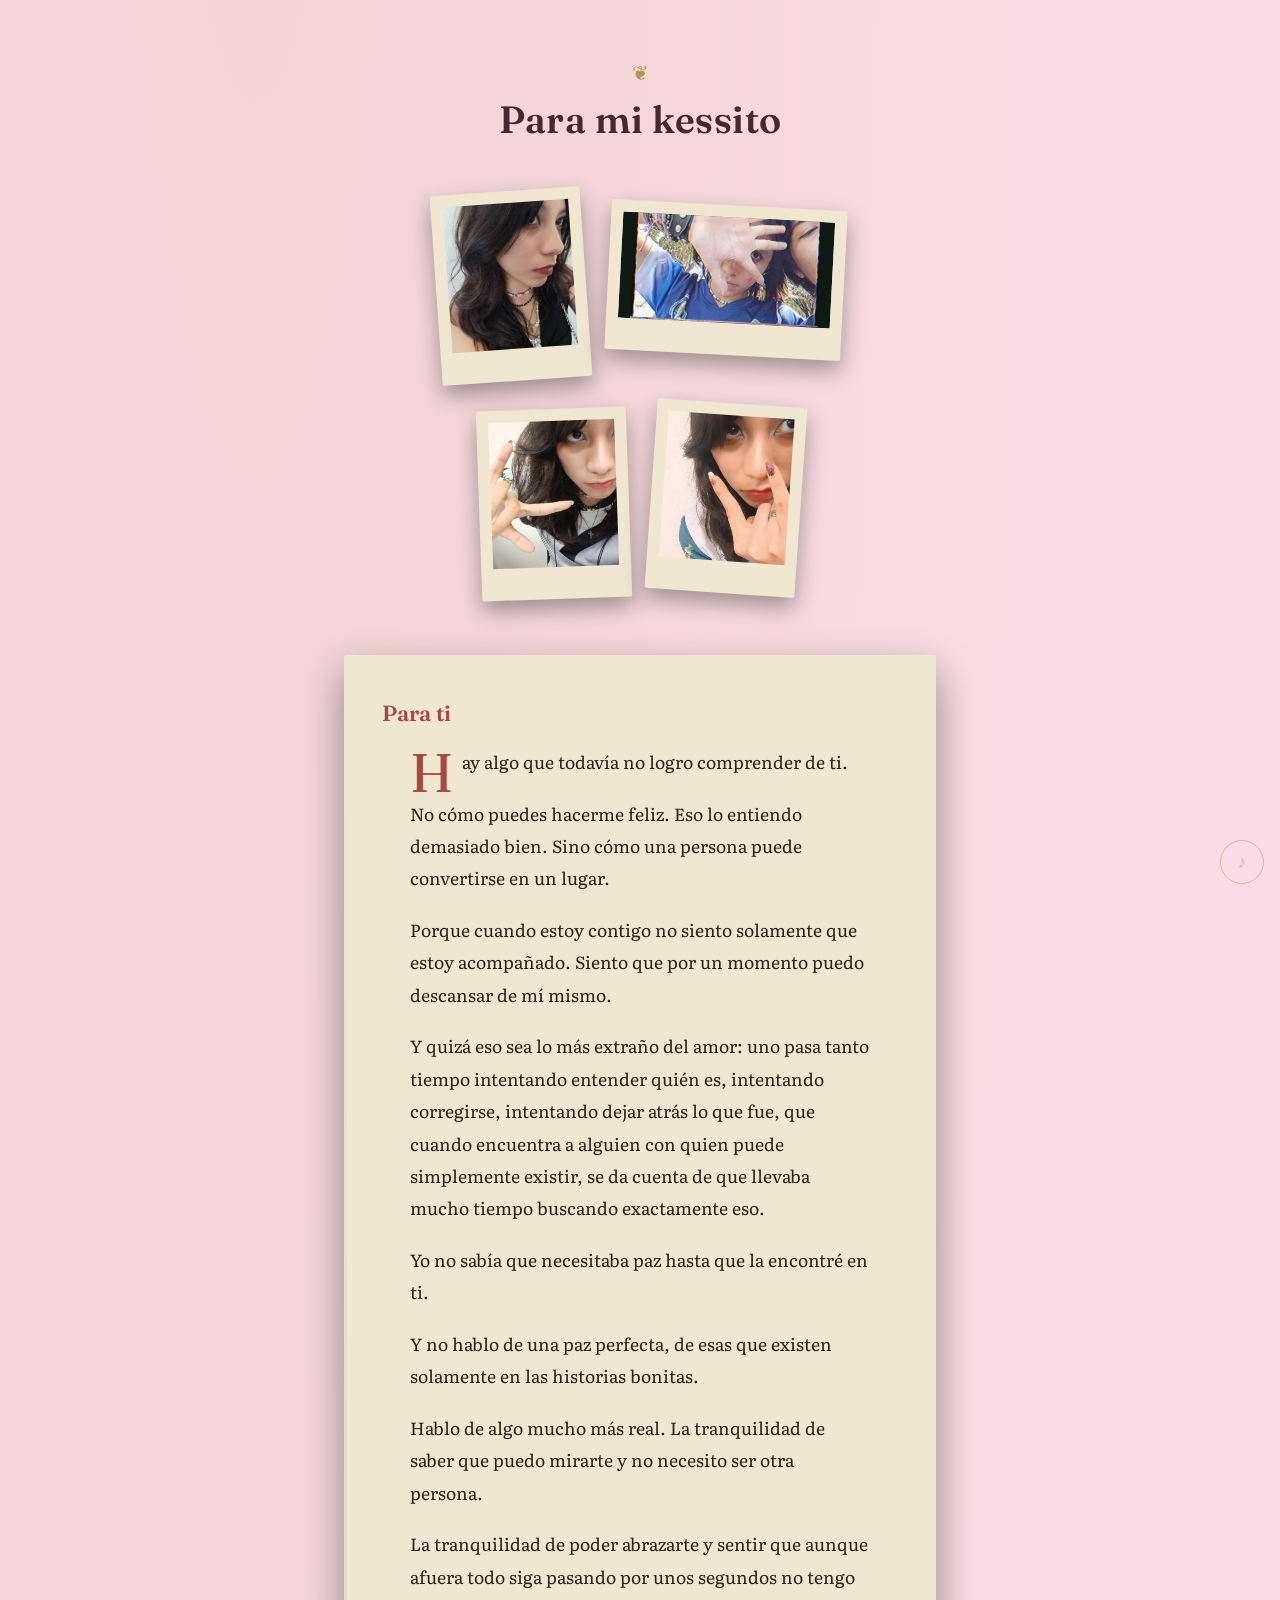
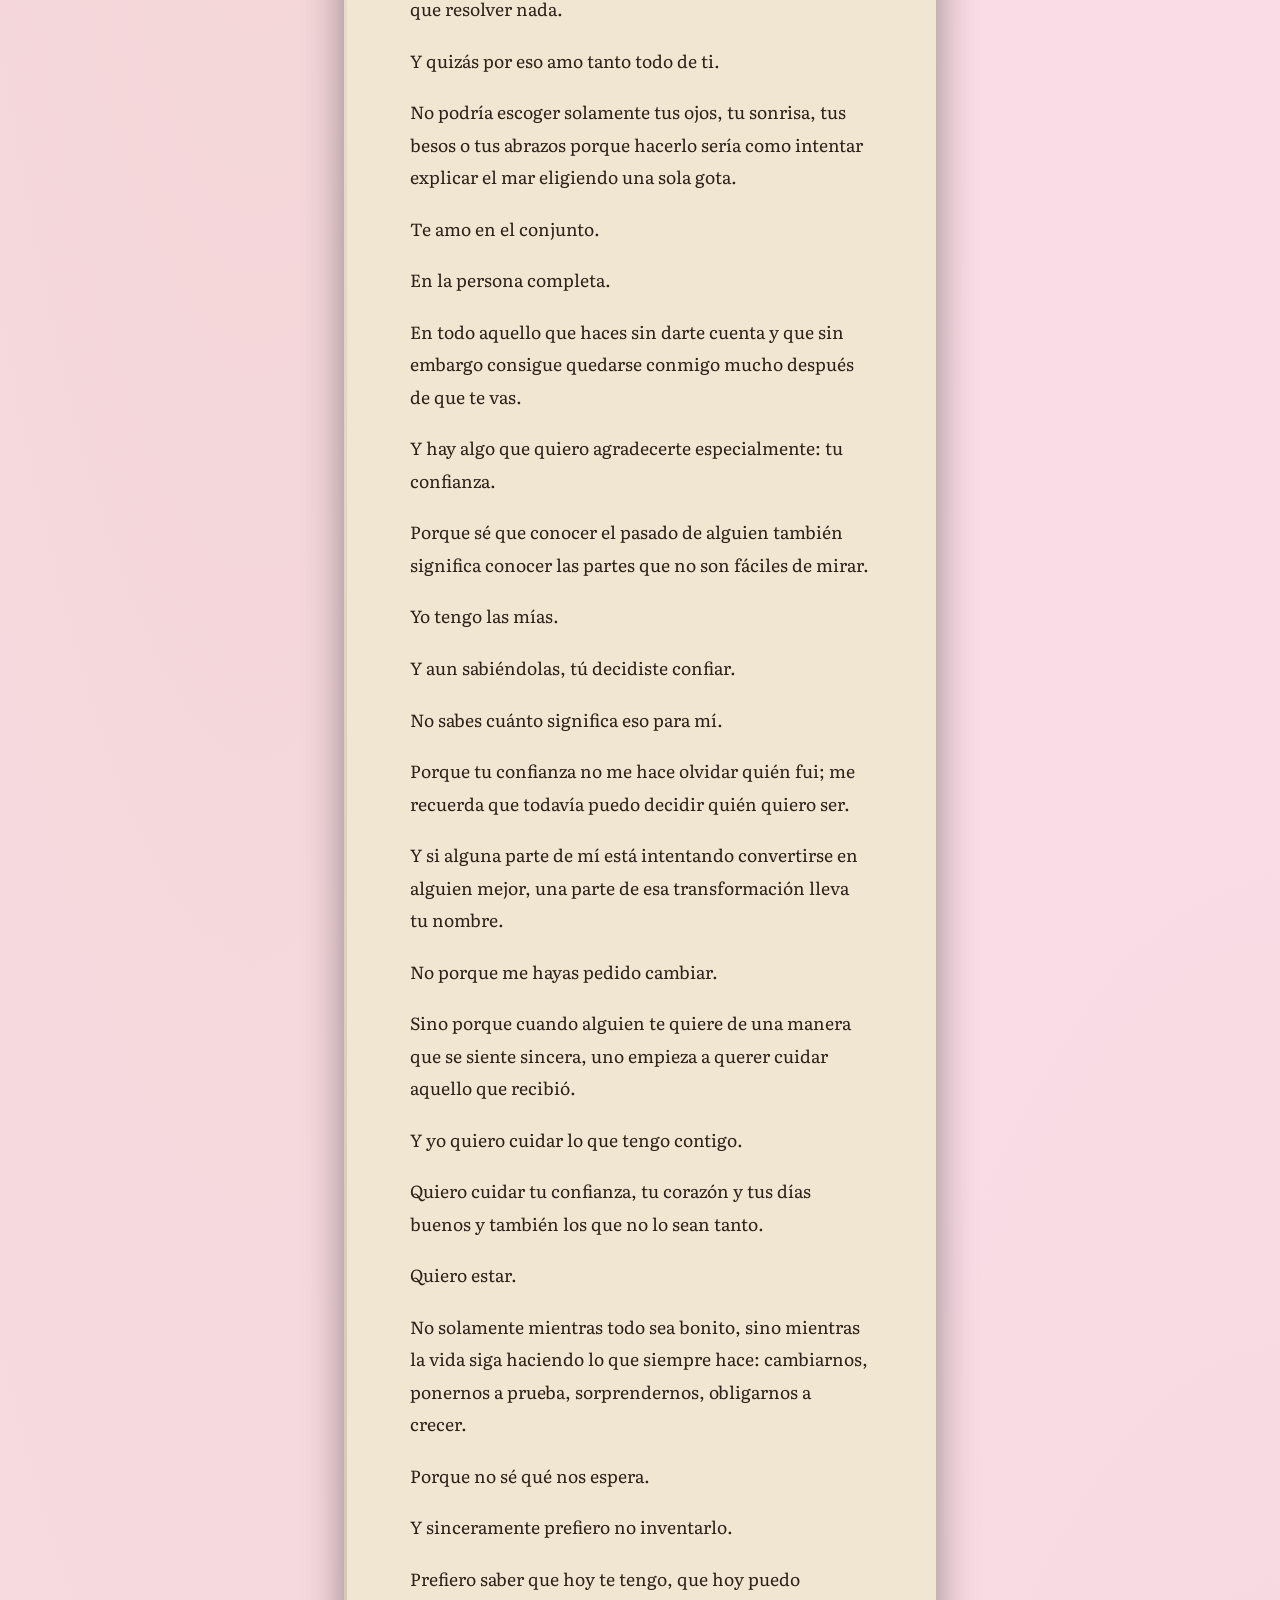
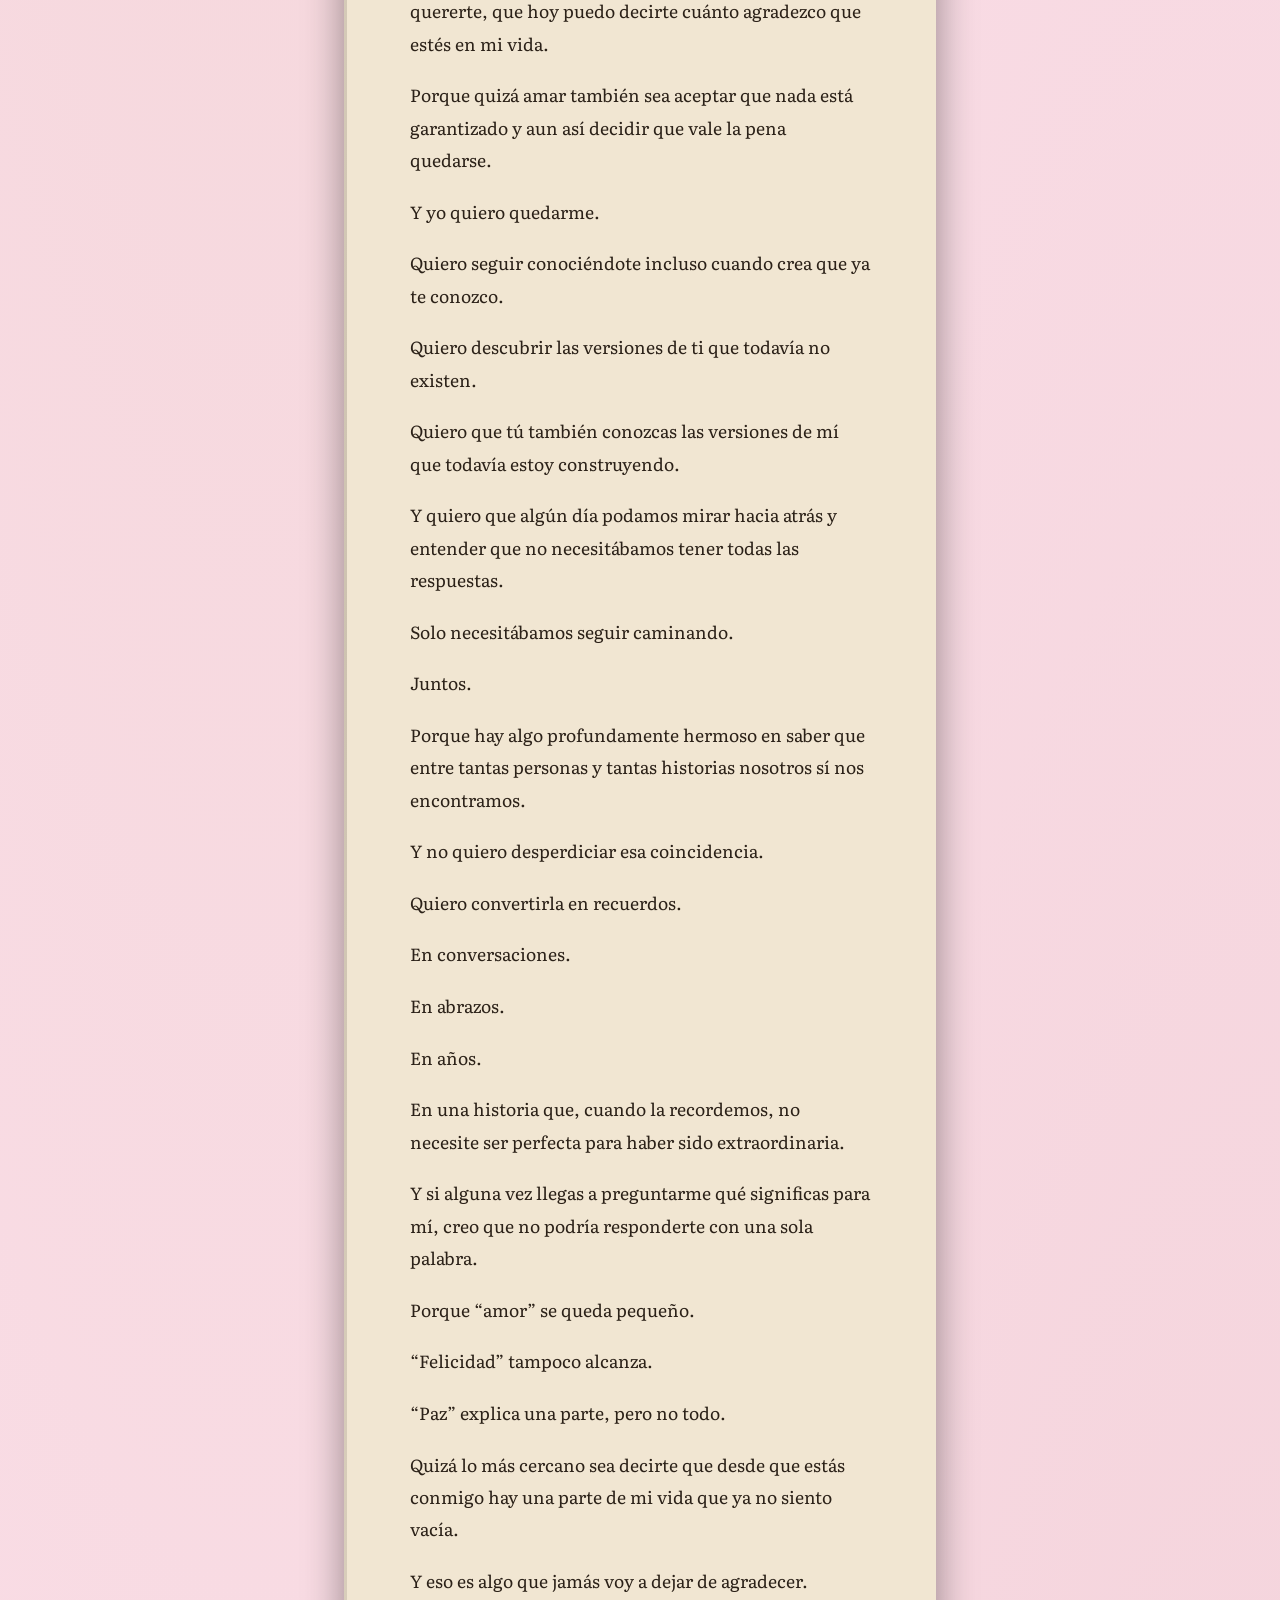
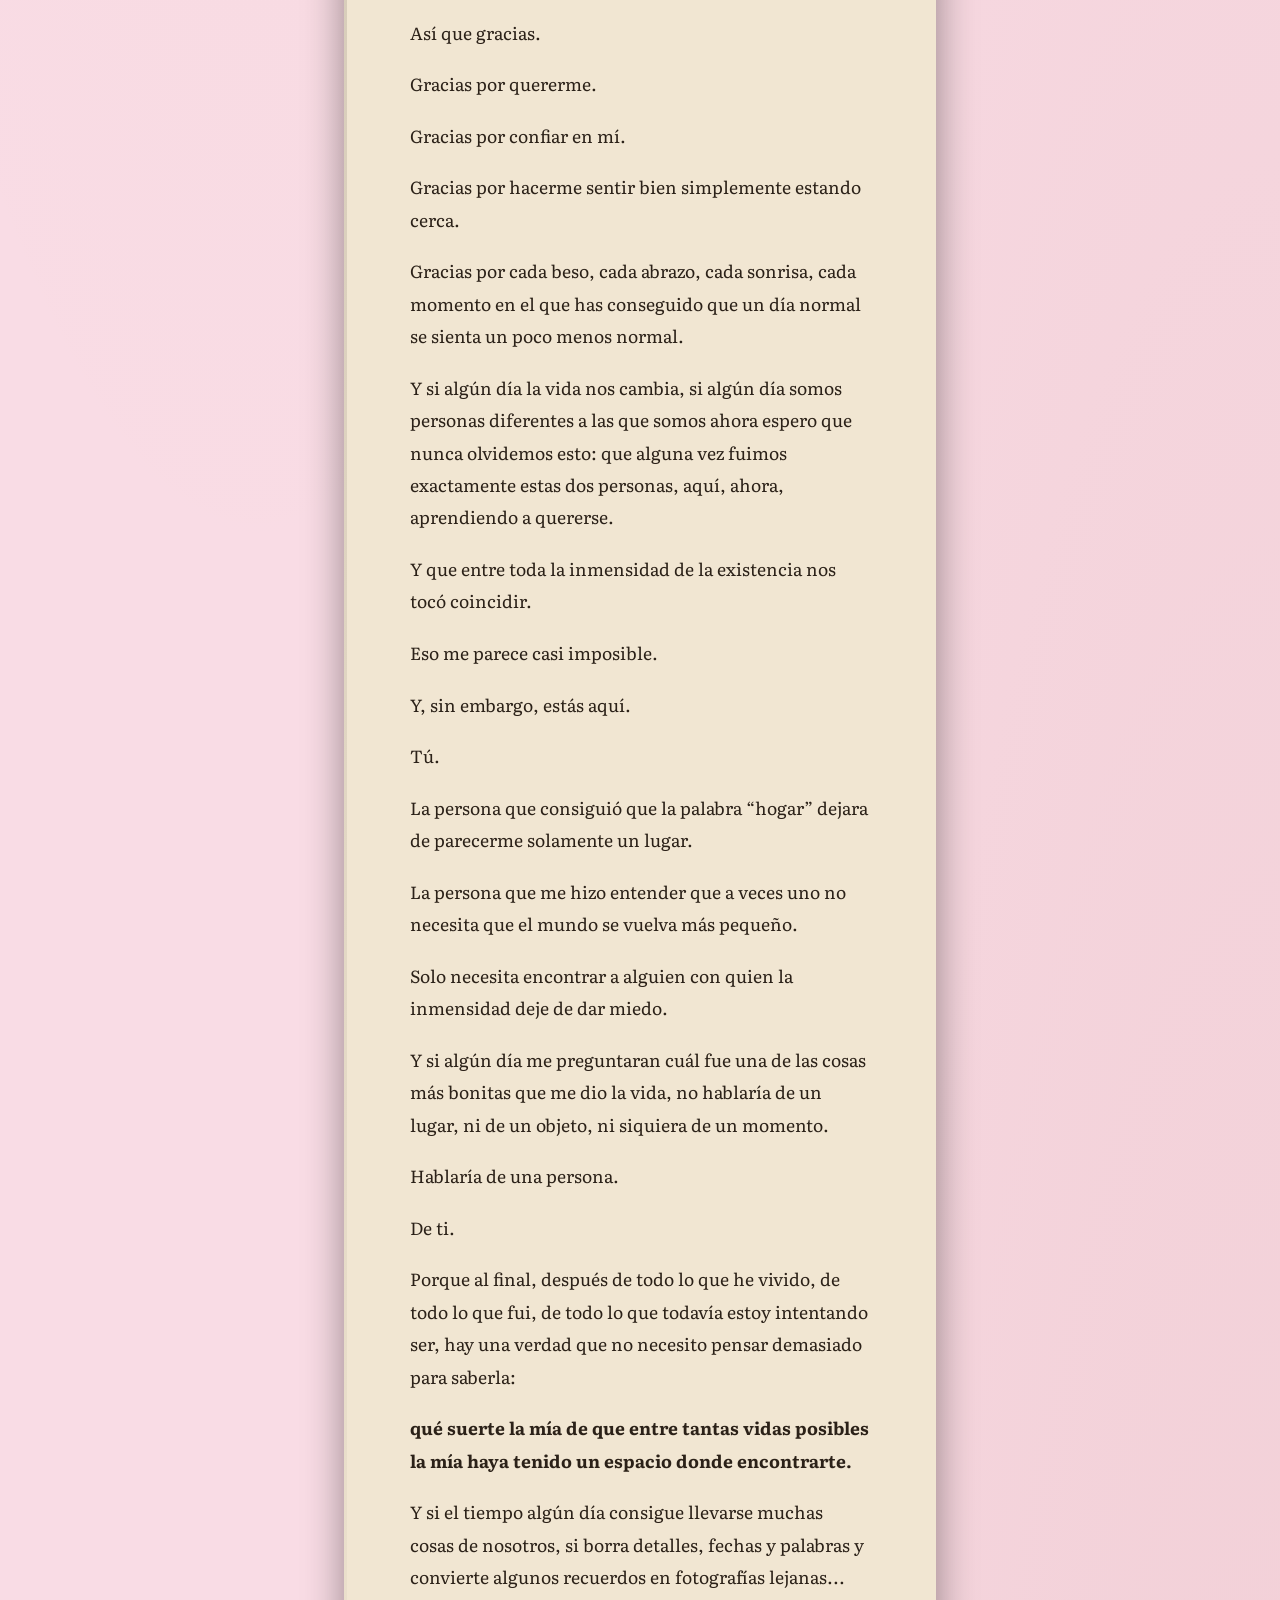
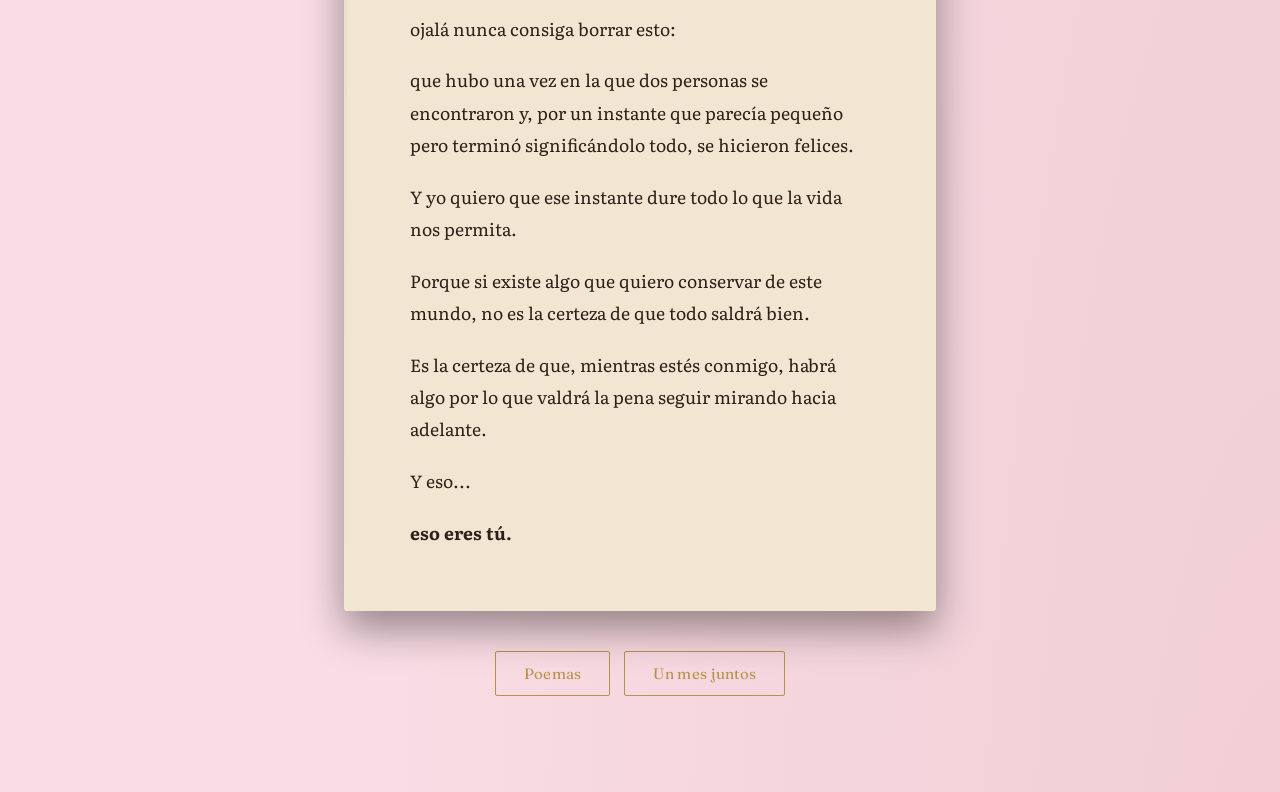
==== commit 0e0cfa94: "Add files via upload" ====
--- a/index.html
+++ b/index.html
@@ -325,6 +325,17 @@
     margin-top:60px;
     font-style:italic;
   }
+
+  /* ---------- Botones del álbum + música ---------- */
+  .btn-menu-wrap{ display:flex; flex-wrap:wrap; justify-content:center; gap:14px; }
+  a.btn-ornado{ display:inline-block; text-decoration:none; }
+  #btn-musica{
+    position:fixed; right:16px; bottom:calc(16px + env(safe-area-inset-bottom, 0px));
+    width:44px; height:44px; border-radius:50%; z-index:30;
+    background:var(--ink); border:1px solid var(--gold); color:var(--gold);
+    font-size:18px; cursor:pointer; transition:opacity .25s ease;
+  }
+  #btn-musica.apagada{ opacity:.5; }
 </style>
 </head>
 <body>
@@ -429,6 +440,7 @@
 
     <div class="btn-menu-wrap">
       <button class="btn-ornado" onclick="irAMenu()">Poemas</button>
+      <a class="btn-ornado" href="carta2.html">Un mes juntos</a>
     </div>
 
     
@@ -563,5 +575,45 @@
   });
 </script>
 
+<audio id="musica" src="cancion.mp3" loop preload="auto"></audio>
+<button id="btn-musica" class="apagada" aria-label="Música">♪</button>
+<script>
+(function(){
+  var audio = document.getElementById('musica');
+  var btn = document.getElementById('btn-musica');
+  audio.volume = 0.6;
+  var pausada = false;
+  try { pausada = sessionStorage.getItem('musica-pausada') === '1'; } catch(e){}
+  audio.addEventListener('loadedmetadata', function(){
+    try {
+      var t = parseFloat(sessionStorage.getItem('musica-t'));
+      if(!isNaN(t) && t < audio.duration) audio.currentTime = t;
+    } catch(e){}
+  });
+  audio.addEventListener('play',  function(){ btn.classList.remove('apagada'); });
+  audio.addEventListener('pause', function(){ btn.classList.add('apagada'); });
+  audio.addEventListener('timeupdate', function(){
+    try { sessionStorage.setItem('musica-t', audio.currentTime); } catch(e){}
+  });
+  function esperarToque(){
+    var ev = ['pointerdown','touchend','keydown','click'];
+    function h(e){
+      if(btn.contains(e.target)) return;
+      ev.forEach(function(x){ document.removeEventListener(x, h); });
+      if(!pausada) audio.play().catch(function(){});
+    }
+    ev.forEach(function(x){ document.addEventListener(x, h); });
+  }
+  btn.addEventListener('click', function(){
+    if(audio.paused){ pausada = false; audio.play().catch(function(){}); }
+    else { pausada = true; audio.pause(); }
+    try { sessionStorage.setItem('musica-pausada', pausada ? '1' : '0'); } catch(e){}
+  });
+  if(!pausada){
+    var p = audio.play();
+    if(p && p.catch) p.catch(esperarToque);
+  }
+})();
+</script>
 </body>
 </html>
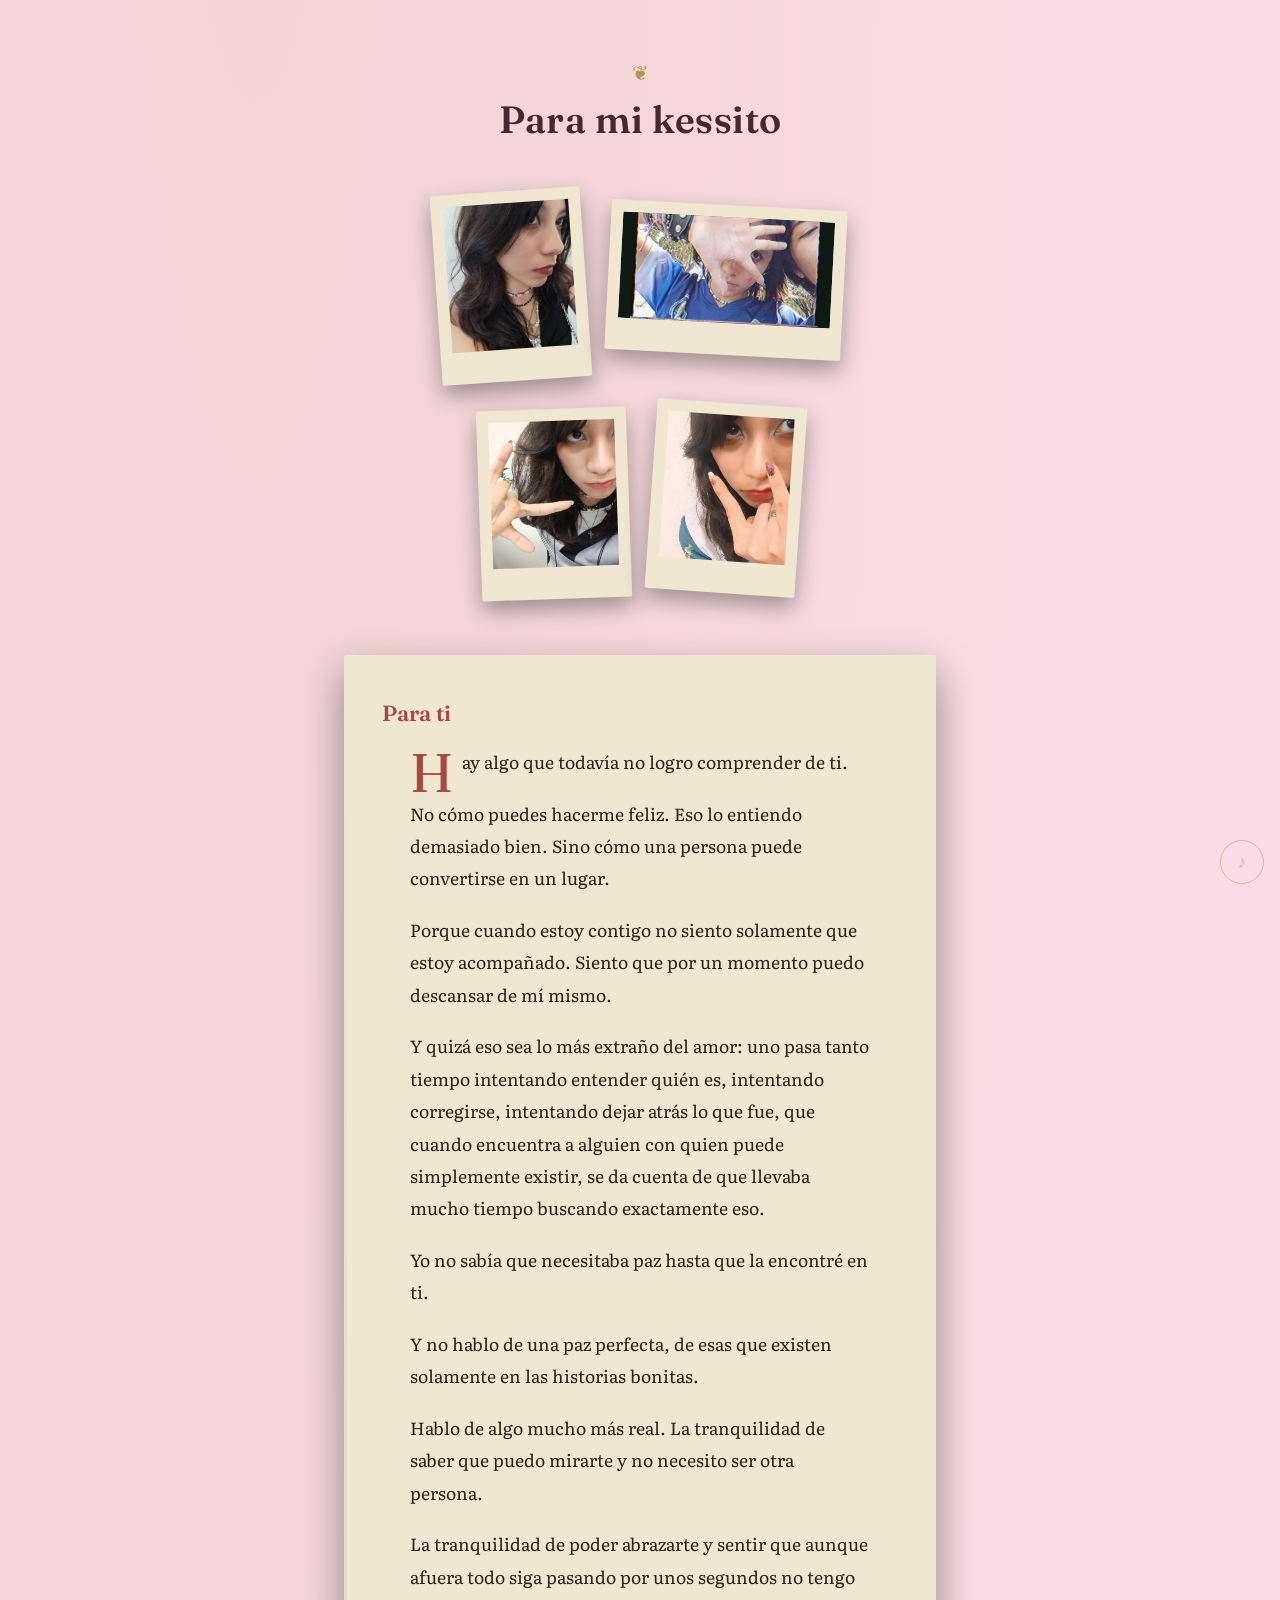
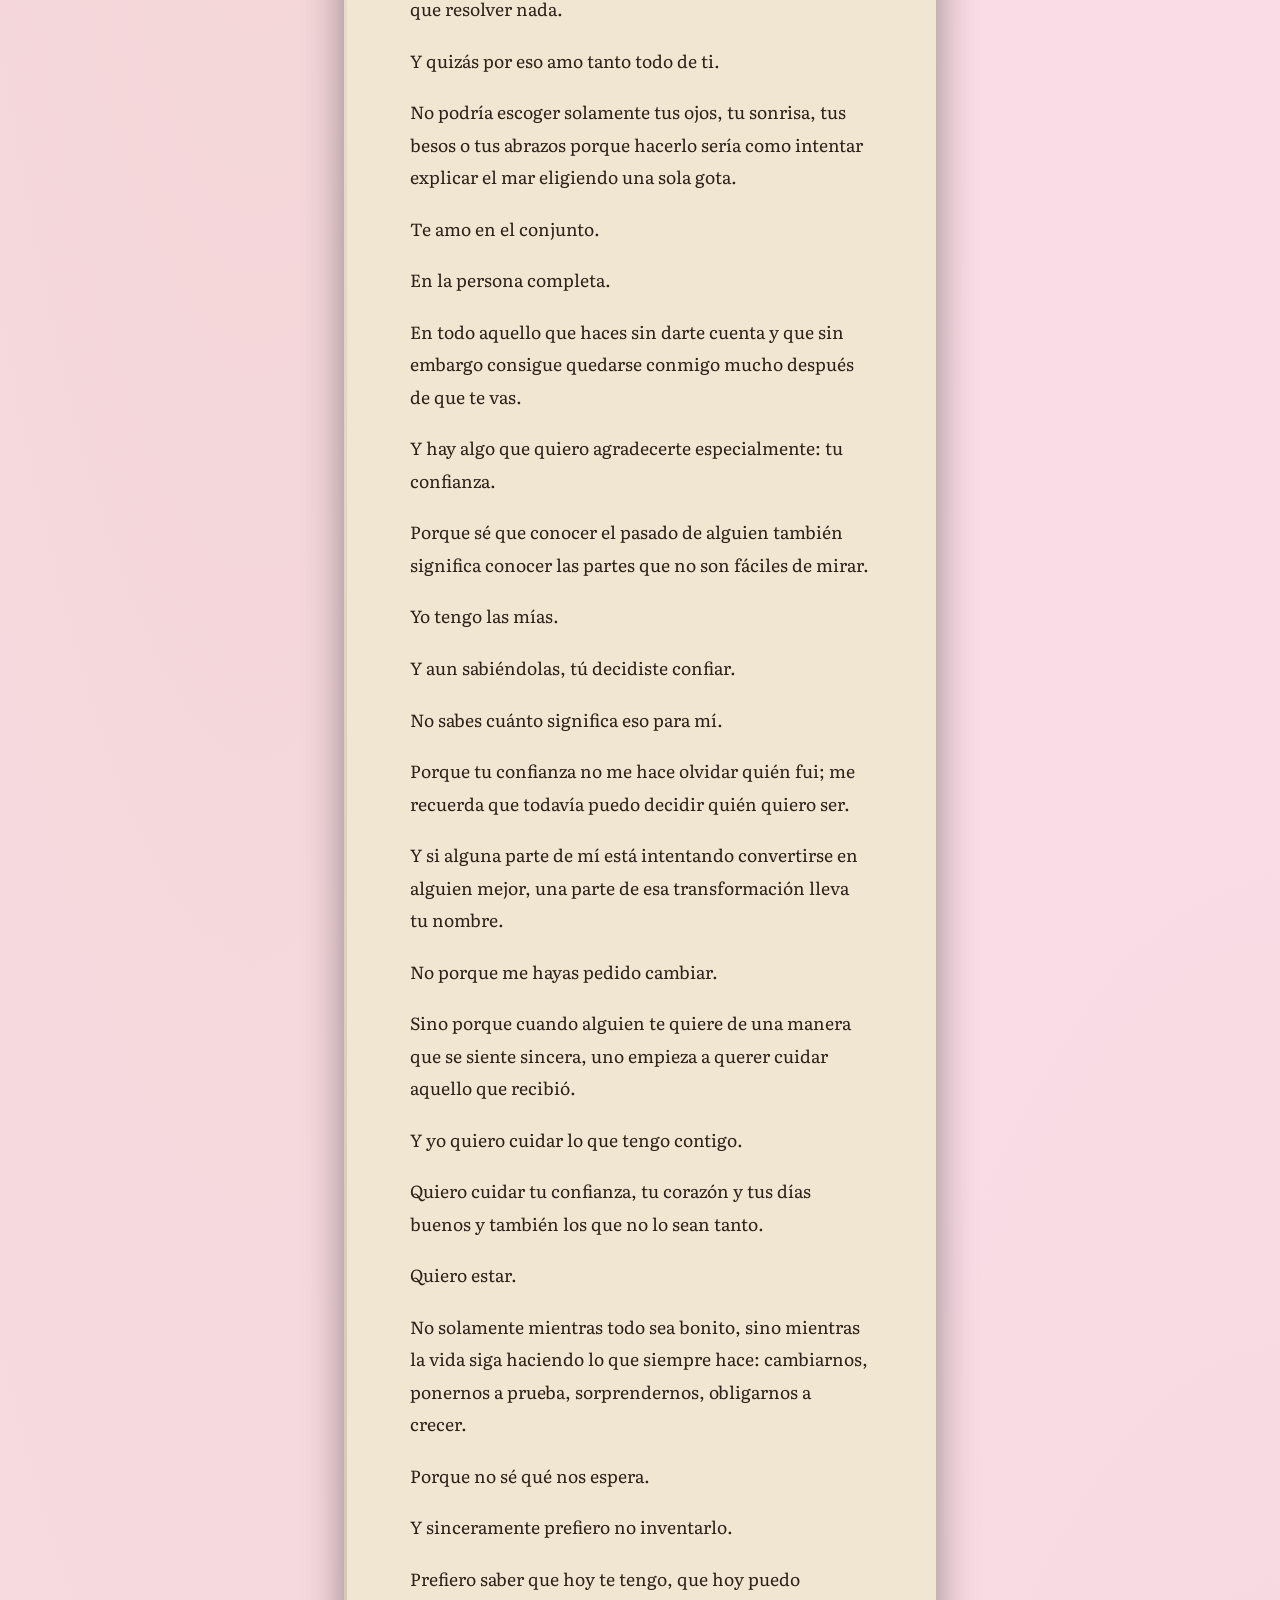
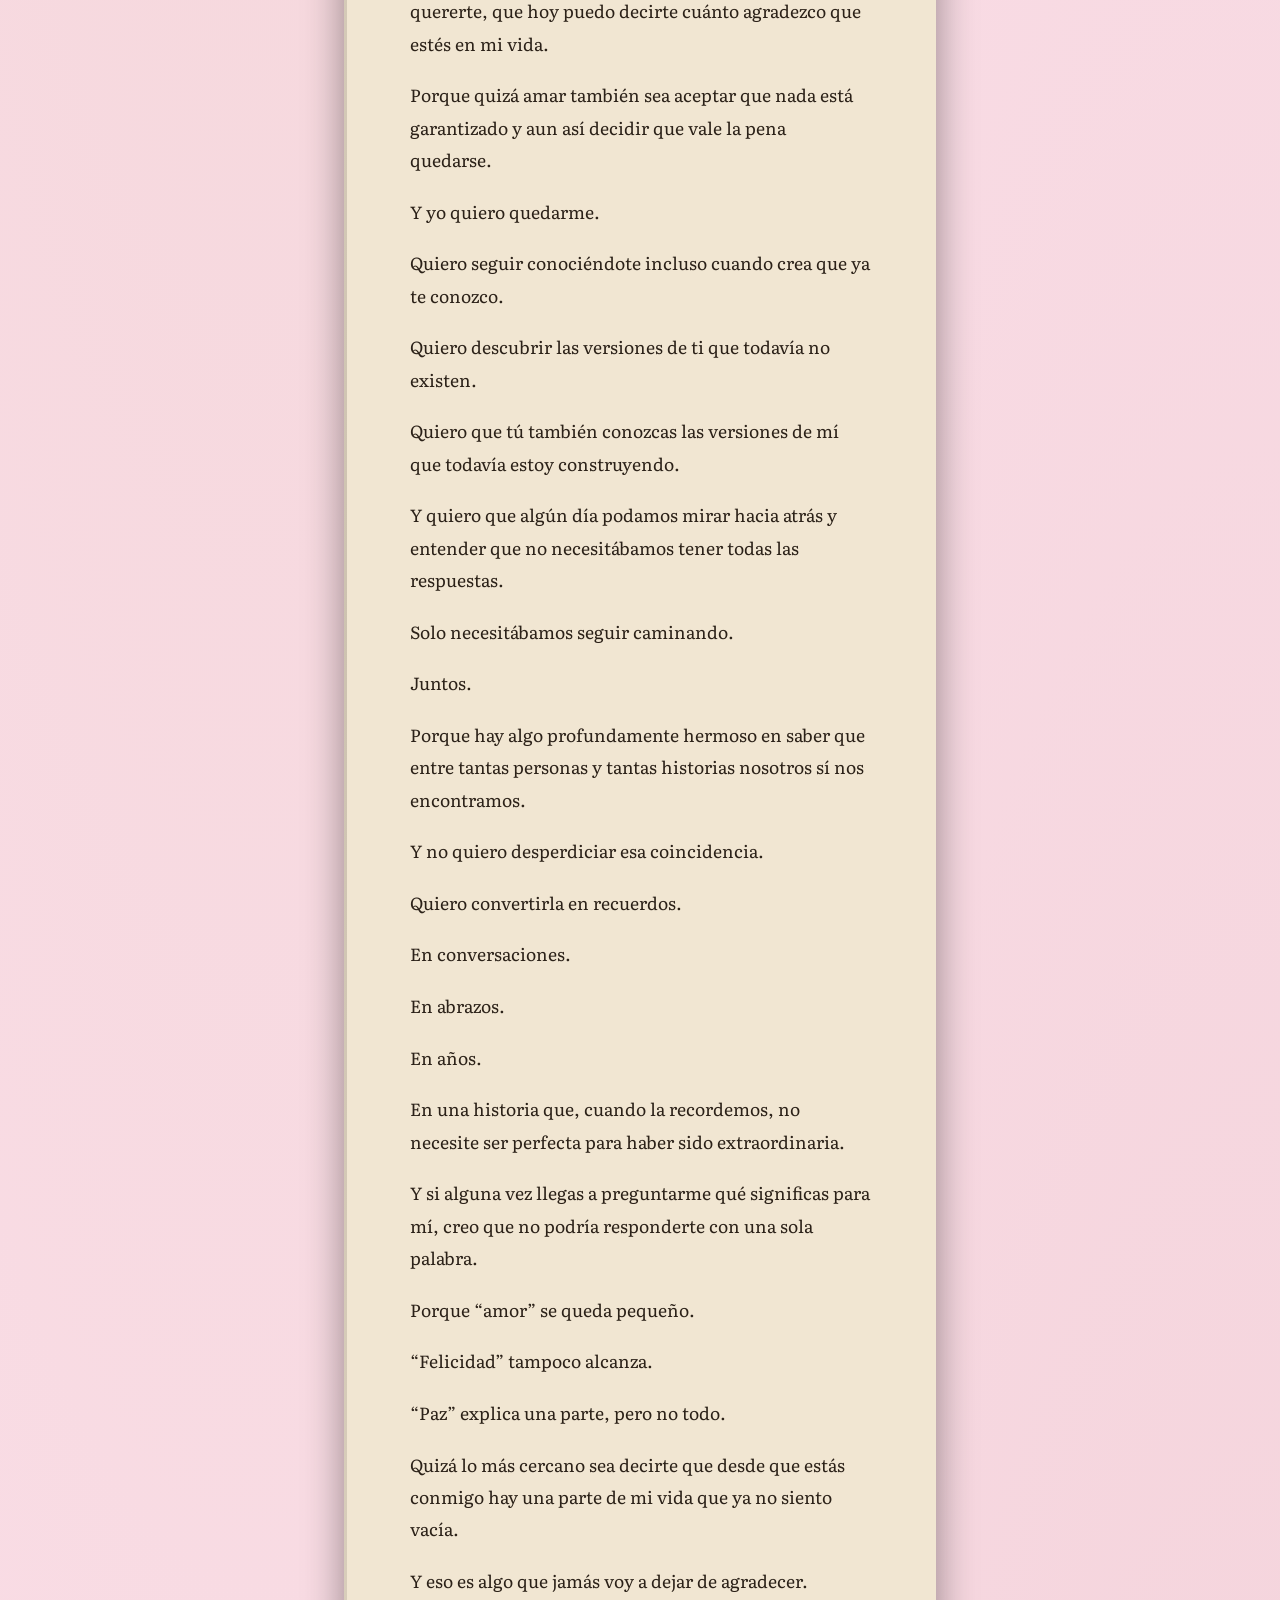
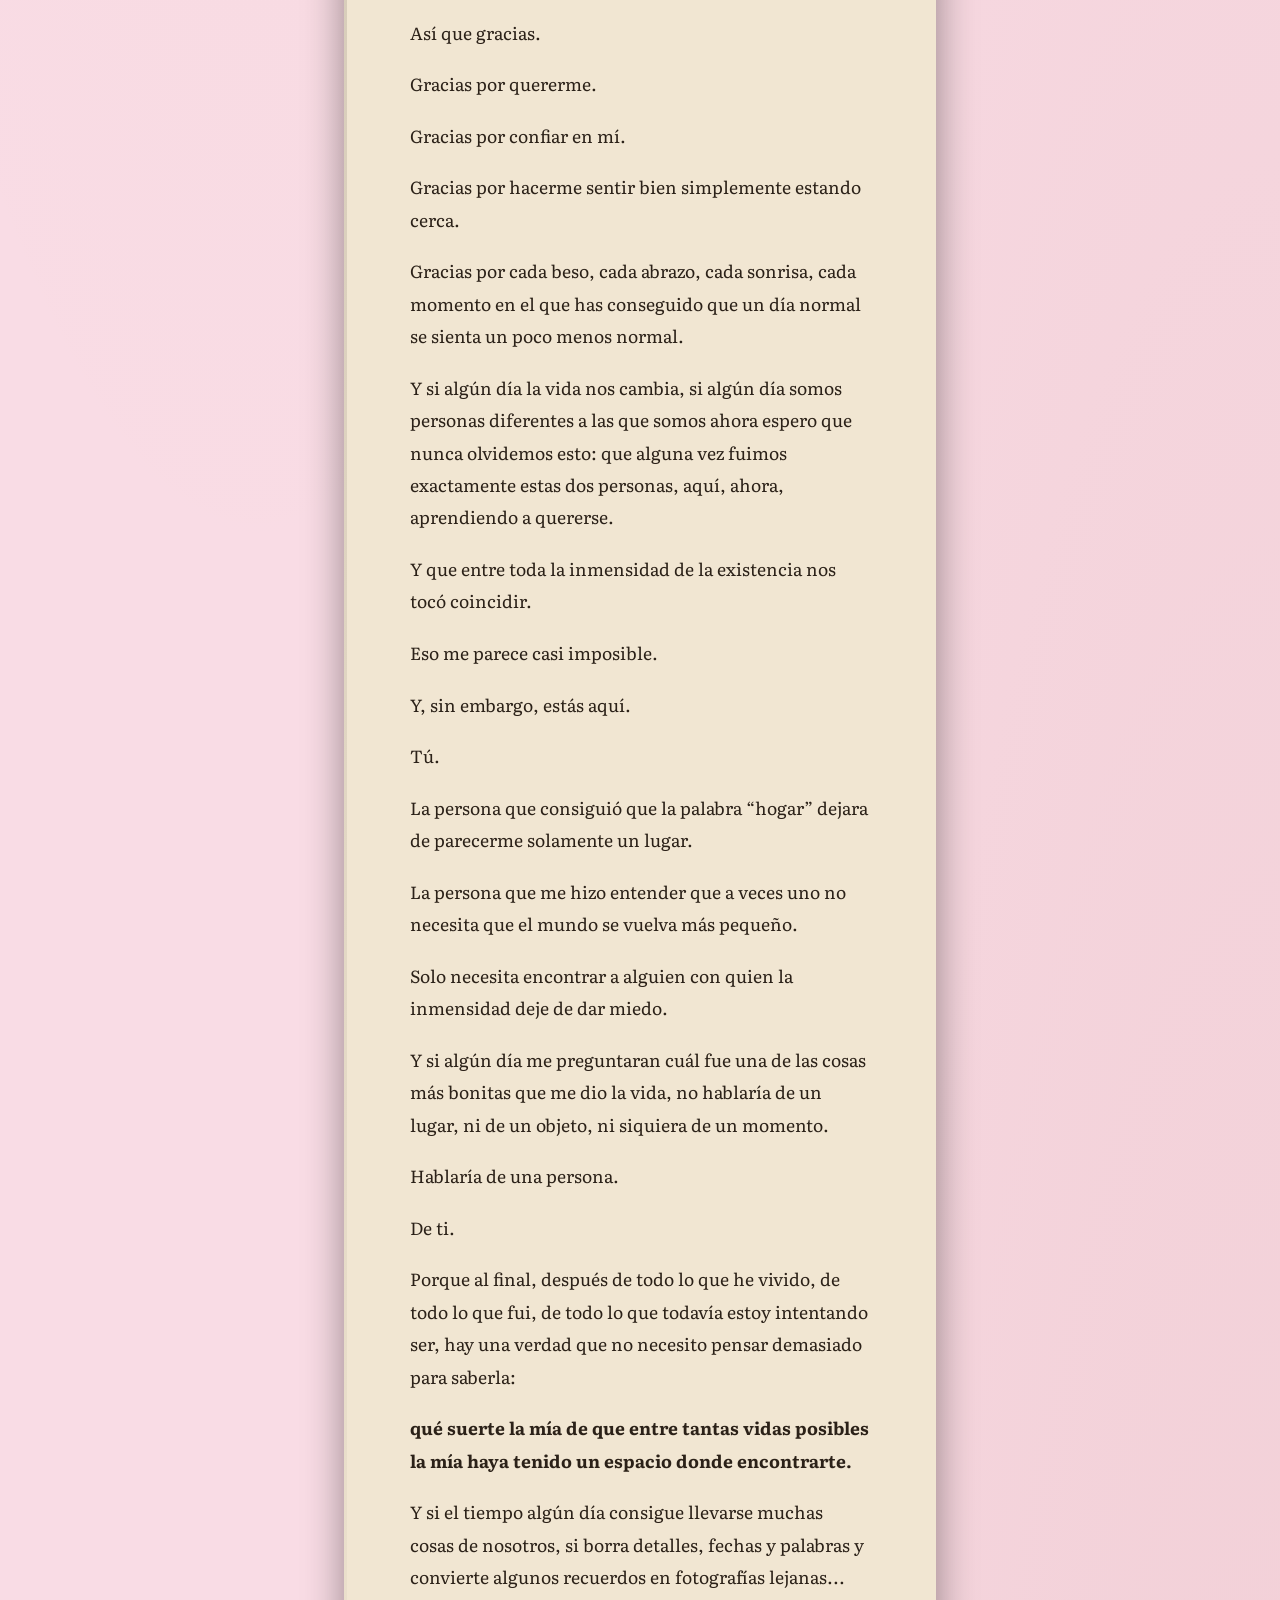
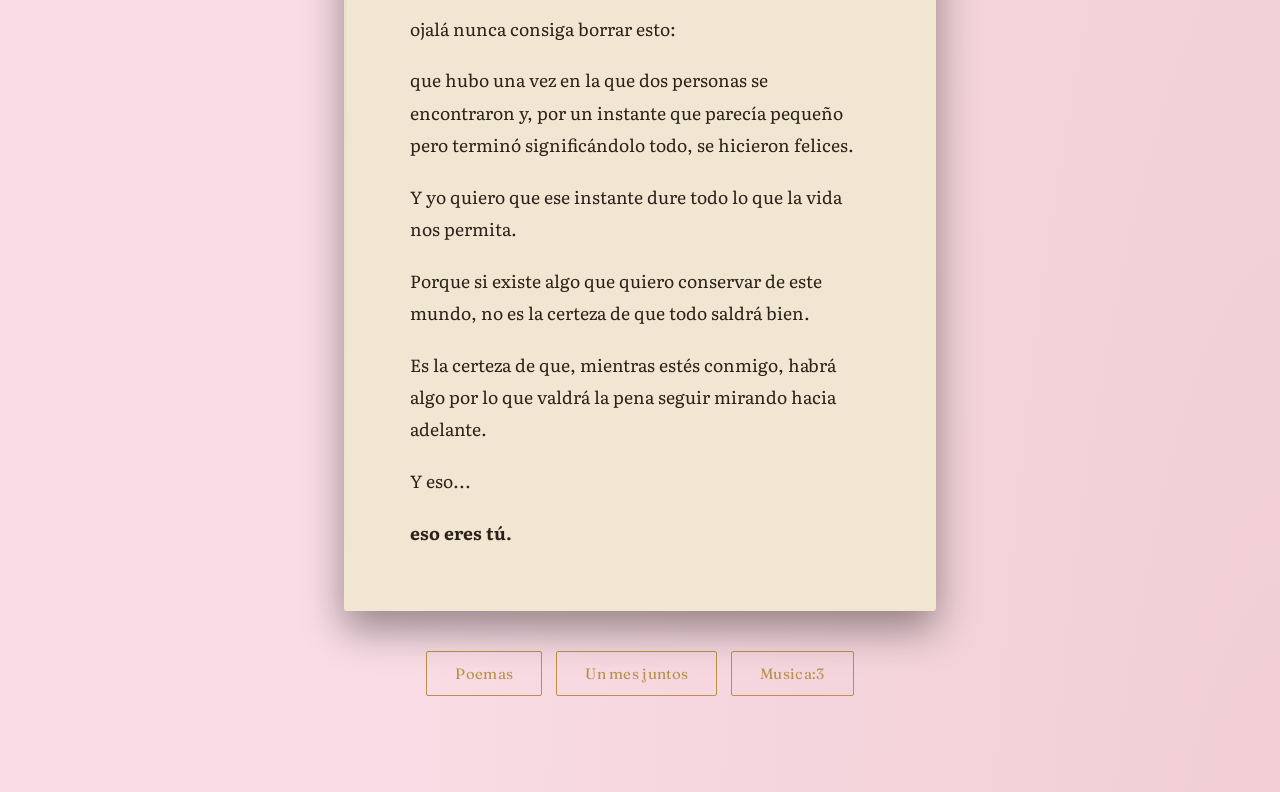
==== commit 1dc36152: "Add files via upload" ====
--- a/index.html
+++ b/index.html
@@ -46,7 +46,6 @@
     margin:0;
   }
 
-  /* ---------- Encabezado ---------- */
   .header{
     text-align:center;
     margin-bottom:48px;
@@ -69,7 +68,6 @@
     font-size:16px;
   }
 
-  /* ---------- Fotos ---------- */
   .fotos{
     display:flex;
     flex-wrap:wrap;
@@ -116,7 +114,6 @@
     background:#0e1a13;
   }
 
-  /* ---------- Poema grande (álbum) ---------- */
   .pagina-libro{
     background:var(--paper);
     color:var(--text-on-paper);
@@ -153,7 +150,6 @@
     color:var(--rose);
   }
 
-  /* ---------- Botón "Más poemas" ---------- */
   .btn-menu-wrap{
     text-align:center;
     margin-top:40px;
@@ -179,7 +175,6 @@
     outline-offset:3px;
   }
 
-  /* ---------- Vista Menú de poemas ---------- */
   #vista-menu{ display:none; }
   .volver-album{
     background:none;
@@ -234,7 +229,6 @@
   .item-poema:hover{ color:var(--gold); }
   .item-poema:hover .adorno{ color:var(--gold); }
 
-  /* ---------- Overlay: página abierta del libro ---------- */
   #overlay-poema{
     display:none;
     position:fixed;
@@ -326,7 +320,6 @@
     font-style:italic;
   }
 
-  /* ---------- Botones del álbum + música ---------- */
   .btn-menu-wrap{ display:flex; flex-wrap:wrap; justify-content:center; gap:14px; }
   a.btn-ornado{ display:inline-block; text-decoration:none; }
   #btn-musica{
@@ -342,7 +335,6 @@
 
 <div class="stage">
 
-  <!-- ============ VISTA: ÁLBUM ============ -->
   <div id="vista-album">
     <div class="header">
       <span class="eyebrow-ornament">❦</span>
@@ -441,12 +433,12 @@
     <div class="btn-menu-wrap">
       <button class="btn-ornado" onclick="irAMenu()">Poemas</button>
       <a class="btn-ornado" href="carta2.html">Un mes juntos</a>
+      <a class="btn-ornado" href="musica.html">Musica:3</a>
     </div>
 
     
   </div>
 
-  <!-- ============ VISTA: MENÚ DE POEMAS ============ -->
   <div id="vista-menu">
     <button class="volver-album" onclick="irAAlbum()">← volver</button>
     <div class="header" style="margin-bottom:30px;">
@@ -454,22 +446,17 @@
     </div>
 
     <ul class="lista-poemas" id="lista-poemas">
-      <!-- Esta lista se genera sola en el script, a partir del arreglo "poemas" -->
     </ul>
   </div>
 
 </div>
 
-<!-- ============ OVERLAY: PÁGINA ABIERTA DEL LIBRO ============ -->
 <div id="overlay-poema">
   <div class="hoja" id="contenido-hoja">
-    <!-- El contenido se inserta desde JS según el poema elegido -->
   </div>
 </div>
 
 <script>
-  // ---- Contenido de cada poema del menú ----
-  // Para agregar/quitar poemas solo edita este arreglo (titulo + html).
   const poemas = [
   {
     "titulo": "Amor eterno",
@@ -569,7 +556,6 @@
     overlay.classList.remove('abierto');
   }
 
-  // Cerrar overlay con la tecla Escape
   document.addEventListener('keydown', (e) => {
     if(e.key === 'Escape') cerrarOverlay();
   });
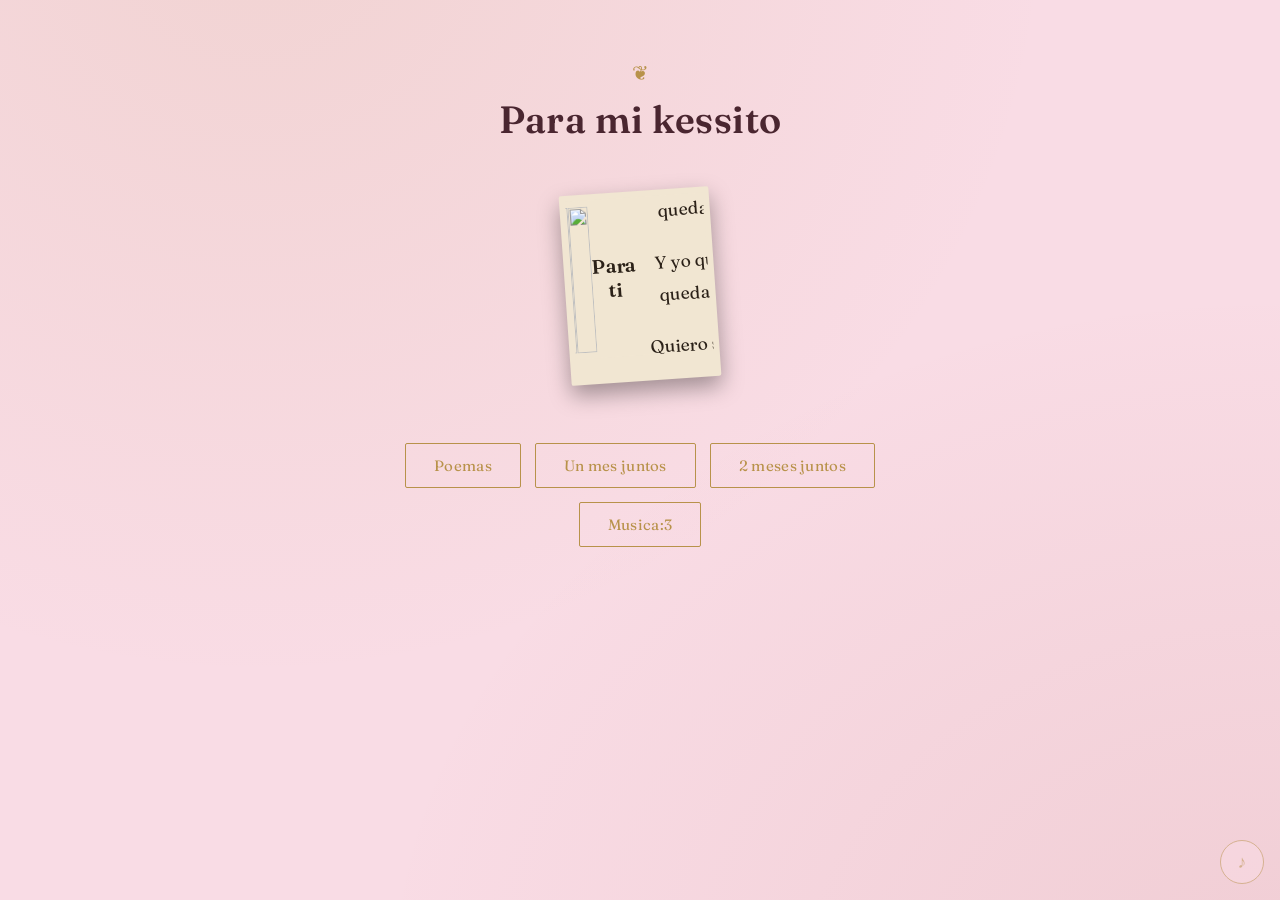
==== commit 07e9f976: "Add '2 meses juntos' button to the main index page" ====
--- a/index.html
+++ b/index.html
@@ -33,301 +33,71 @@
     -webkit-font-smoothing:antialiased;
   }
 
-  .stage{
-    max-width:640px;
-    margin:0 auto;
-    padding:56px 24px 96px;
-    position:relative;
-  }
-
-  h1,h2,h3{
-    font-family:'Fraunces', Georgia, serif;
-    font-weight:600;
-    margin:0;
-  }
-
-  .header{
-    text-align:center;
-    margin-bottom:48px;
-  }
-  .header .eyebrow-ornament{
-    color:var(--gold);
-    font-size:20px;
-    display:block;
-    margin-bottom:10px;
-  }
-  .header h1{
-    font-size:clamp(28px,6vw,38px);
-    letter-spacing:0.01em;
-    color:var(--text-on-ink);
-  }
-  .header p{
-    margin-top:10px;
-    color:var(--muted);
-    font-style:italic;
-    font-size:16px;
-  }
-
-  .fotos{
-    display:flex;
-    flex-wrap:wrap;
-    justify-content:center;
-    gap:22px;
-    margin-bottom:56px;
-    padding:0 10px;
-  }
-  .foto{
-    width:150px;
-    height:190px;
-    background:var(--paper);
-    border:6px solid var(--paper);
-    border-bottom-width:26px;
-    border-radius:2px;
-    box-shadow:0 10px 22px rgba(0,0,0,0.35);
-    display:flex;
-    align-items:center;
-    justify-content:center;
-    color:var(--text-on-paper);
-    font-family:'Fraunces', serif;
-    font-size:13px;
-    text-align:center;
-    padding:6px;
-    overflow:hidden;
-  }
-  .foto img{
-    width:100%;
-    height:100%;
-    object-fit:cover;
-    display:block;
-  }
+  .stage{max-width:640px;margin:0 auto;padding:56px 24px 96px;position:relative;}
+  h1,h2,h3{font-family:'Fraunces', Georgia, serif;font-weight:600;margin:0;}
+  .header{text-align:center;margin-bottom:48px;}
+  .header .eyebrow-ornament{color:var(--gold);font-size:20px;display:block;margin-bottom:10px;}
+  .header h1{font-size:clamp(28px,6vw,38px);letter-spacing:0.01em;color:var(--text-on-ink);}
+  .header p{margin-top:10px;color:var(--muted);font-style:italic;font-size:16px;}
+
+  .fotos{display:flex;flex-wrap:wrap;justify-content:center;gap:22px;margin-bottom:56px;padding:0 10px;}
+  .foto{width:150px;height:190px;background:var(--paper);border:6px solid var(--paper);border-bottom-width:26px;border-radius:2px;box-shadow:0 10px 22px rgba(0,0,0,0.35);display:flex;align-items:center;justify-content:center;color:var(--text-on-paper);font-family:'Fraunces', serif;font-size:13px;text-align:center;padding:6px;overflow:hidden;}
+  .foto img{width:100%;height:100%;object-fit:cover;display:block;}
   .foto:nth-child(1){ transform:rotate(-4deg); }
   .foto:nth-child(2){ transform:rotate(3deg); margin-top:14px; }
   .foto:nth-child(3){ transform:rotate(-2deg); margin-top:6px; }
   .foto:nth-child(4){ transform:rotate(4deg); }
 
-  .foto-ancha{
-    width:236px;
-    height:150px;
-  }
-  .foto-ancha img{
-    object-fit:contain;
-    background:#0e1a13;
-  }
-
-  .pagina-libro{
-    background:var(--paper);
-    color:var(--text-on-paper);
-    border-radius:3px;
-    padding:44px 38px;
-    box-shadow:0 18px 40px rgba(0,0,0,0.4);
-    position:relative;
-  }
-  .pagina-libro::before{
-    content:"";
-    position:absolute;
-    left:0; top:14px; bottom:14px;
-    width:3px;
-    background:linear-gradient(180deg, transparent, rgba(43,33,24,0.18), transparent);
-  }
-  .pagina-libro h2{
-    font-size:22px;
-    margin-bottom:18px;
-    color:var(--rose);
-  }
-  .poema{
-    font-size:17.5px;
-    line-height:1.85;
-    max-width:46ch;
-    margin:0 auto;
-  }
-  .poema p{ margin:0 0 1.1em; }
-  .poema .capitular::first-letter{
-    font-family:'Fraunces', serif;
-    font-size:3.1em;
-    line-height:0.8;
-    float:left;
-    padding:6px 8px 0 0;
-    color:var(--rose);
-  }
-
-  .btn-menu-wrap{
-    text-align:center;
-    margin-top:40px;
-  }
-  .btn-ornado{
-    font-family:'Fraunces', serif;
-    background:none;
-    border:1px solid var(--gold);
-    color:var(--gold);
-    padding:12px 28px;
-    border-radius:2px;
-    font-size:15px;
-    cursor:pointer;
-    letter-spacing:0.02em;
-    transition:background 0.25s ease, color 0.25s ease;
-  }
-  .btn-ornado:hover{
-    background:var(--gold);
-    color:var(--ink);
-  }
-  .btn-ornado:focus-visible{
-    outline:2px solid var(--text-on-ink);
-    outline-offset:3px;
-  }
+  .foto-ancha{width:236px;height:150px;}
+  .foto-ancha img{object-fit:contain;background:#0e1a13;}
+
+  .pagina-libro{background:var(--paper);color:var(--text-on-paper);border-radius:3px;padding:44px 38px;box-shadow:0 18px 40px rgba(0,0,0,0.4);position:relative;}
+  .pagina-libro::before{content:"";position:absolute;left:0;top:14px;bottom:14px;width:3px;background:linear-gradient(180deg, transparent, rgba(43,33,24,0.18), transparent);}
+  .pagina-libro h2{font-size:22px;margin-bottom:18px;color:var(--rose);}
+  .poema{font-size:17.5px;line-height:1.85;max-width:46ch;margin:0 auto;}
+  .poema p{margin:0 0 1.1em;}
+  .poema .capitular::first-letter{font-family:'Fraunces', serif;font-size:3.1em;line-height:0.8;float:left;padding:6px 8px 0 0;color:var(--rose);}
+
+  .btn-menu-wrap{text-align:center;margin-top:40px;}
+  .btn-ornado{font-family:'Fraunces', serif;background:none;border:1px solid var(--gold);color:var(--gold);padding:12px 28px;border-radius:2px;font-size:15px;cursor:pointer;letter-spacing:0.02em;transition:background 0.25s ease, color 0.25s ease;}
+  .btn-ornado:hover{background:var(--gold);color:var(--ink);}
+  .btn-ornado:focus-visible{outline:2px solid var(--text-on-ink);outline-offset:3px;}
 
   #vista-menu{ display:none; }
-  .volver-album{
-    background:none;
-    border:none;
-    color:var(--muted);
-    font-family:'Literata', serif;
-    font-size:14px;
-    cursor:pointer;
-    margin-bottom:28px;
-    padding:0;
-  }
-  .volver-album:hover{ color:var(--text-on-ink); }
-
-  .lista-poemas{
-    list-style:none;
-    margin:0;
-    padding:0;
-    display:flex;
-    flex-direction:column;
-    gap:2px;
-  }
-  .item-poema{
-    background:transparent;
-    border:none;
-    border-top:1px solid rgba(237,230,214,0.15);
-    color:var(--text-on-ink);
-    text-align:left;
-    padding:20px 6px;
-    font-family:'Fraunces', serif;
-    font-size:19px;
-    cursor:pointer;
-    display:flex;
-    align-items:flex-start;
-    gap:14px;
-    width:100%;
-  }
-  .item-poema-texto{
-    display:flex;
-    flex-direction:column;
-    gap:3px;
-  }
-  .item-poema-autor{
-    font-family:'Literata', serif;
-    font-style:italic;
-    font-size:13px;
-    color:var(--muted);
-  }
-  .lista-poemas li:last-child .item-poema{
-    border-bottom:1px solid rgba(237,230,214,0.15);
-  }
-  .item-poema .adorno{ color:var(--rose); font-size:14px; margin-top:5px; }
-  .item-poema:hover{ color:var(--gold); }
-  .item-poema:hover .adorno{ color:var(--gold); }
-
-  #overlay-poema{
-    display:none;
-    position:fixed;
-    inset:0;
-    background:rgba(10,14,11,0.82);
-    z-index:20;
-    align-items:center;
-    justify-content:center;
-    padding:24px;
-  }
-  #overlay-poema.abierto{ display:flex; }
-
-  .hoja{
-    background:var(--paper);
-    color:var(--text-on-paper);
-    max-width:560px;
-    width:100%;
-    max-height:85vh;
-    overflow-y:auto;
-    border-radius:3px;
-    padding:46px 40px;
-    position:relative;
-    box-shadow:0 30px 60px rgba(0,0,0,0.5);
-    transform:scale(0.94) rotateX(4deg);
-    opacity:0;
-    animation:abrirLibro 0.45s ease forwards;
-  }
-  @keyframes abrirLibro{
-    to{ transform:scale(1) rotateX(0deg); opacity:1; }
-  }
-  @media (prefers-reduced-motion: reduce){
-    .hoja{ animation:none; opacity:1; transform:none; }
-  }
-
-  .cerrar-x{
-    position:absolute;
-    top:14px; right:16px;
-    background:none;
-    border:none;
-    font-size:22px;
-    line-height:1;
-    color:var(--text-on-paper);
-    cursor:pointer;
-    opacity:0.55;
-    padding:6px;
-  }
-  .cerrar-x:hover{ opacity:1; }
-
-  .hoja h3{
-    font-size:22px;
-    color:var(--rose);
-    margin-bottom:4px;
-    padding-right:24px;
-  }
-  .autor-poema{
-    font-family:'Literata', serif;
-    font-style:italic;
-    font-size:14px;
-    color:rgba(43,33,24,0.6);
-    margin:0 0 22px;
-  }
-  .hoja .poema{ font-size:17px; }
-
-  .acciones-hoja{
-    margin-top:30px;
-    display:flex;
-    justify-content:center;
-    gap:14px;
-    border-top:1px solid rgba(43,33,24,0.15);
-    padding-top:20px;
-  }
-  .btn-secundario{
-    background:none;
-    border:1px solid rgba(43,33,24,0.4);
-    color:var(--text-on-paper);
-    font-family:'Literata', serif;
-    font-size:14px;
-    padding:9px 18px;
-    border-radius:2px;
-    cursor:pointer;
-  }
-  .btn-secundario:hover{ border-color:var(--text-on-paper); }
-
-  footer.nota{
-    text-align:center;
-    color:var(--muted);
-    font-size:12.5px;
-    margin-top:60px;
-    font-style:italic;
-  }
+  .volver-album{background:none;border:none;color:var(--muted);font-family:'Literata', serif;font-size:14px;cursor:pointer;margin-bottom:28px;padding:0;}
+  .volver-album:hover{color:var(--text-on-ink);}
+
+  .lista-poemas{list-style:none;margin:0;padding:0;display:flex;flex-direction:column;gap:2px;}
+  .item-poema{background:transparent;border:none;border-top:1px solid rgba(237,230,214,0.15);color:var(--text-on-ink);text-align:left;padding:20px 6px;font-family:'Fraunces', serif;font-size:19px;cursor:pointer;display:flex;align-items:flex-start;gap:14px;width:100%;}
+  .item-poema-texto{display:flex;flex-direction:column;gap:3px;}
+  .item-poema-autor{font-family:'Literata', serif;font-style:italic;font-size:13px;color:var(--muted);}
+  .lista-poemas li:last-child .item-poema{border-bottom:1px solid rgba(237,230,214,0.15);}
+  .item-poema .adorno{color:var(--rose);font-size:14px;margin-top:5px;}
+  .item-poema:hover{color:var(--gold);}
+  .item-poema:hover .adorno{color:var(--gold);}
+
+  #overlay-poema{display:none;position:fixed;inset:0;background:rgba(10,14,11,0.82);z-index:20;align-items:center;justify-content:center;padding:24px;}
+  #overlay-poema.abierto{display:flex;}
+
+  .hoja{background:var(--paper);color:var(--text-on-paper);max-width:560px;width:100%;max-height:85vh;overflow-y:auto;border-radius:3px;padding:46px 40px;position:relative;box-shadow:0 30px 60px rgba(0,0,0,0.5);transform:scale(0.94) rotateX(4deg);opacity:0;animation:abrirLibro 0.45s ease forwards;}
+  @keyframes abrirLibro{to{transform:scale(1) rotateX(0deg); opacity:1;}}
+  @media (prefers-reduced-motion: reduce){.hoja{animation:none; opacity:1; transform:none;}}
+
+  .cerrar-x{position:absolute;top:14px;right:16px;background:none;border:none;font-size:22px;line-height:1;color:var(--text-on-paper);cursor:pointer;opacity:0.55;padding:6px;}
+  .cerrar-x:hover{opacity:1;}
+  .hoja h3{font-size:22px;color:var(--rose);margin-bottom:4px;padding-right:24px;}
+  .autor-poema{font-family:'Literata', serif;font-style:italic;font-size:14px;color:rgba(43,33,24,0.6);margin:0 0 22px;}
+  .hoja .poema{font-size:17px;}
+
+  .acciones-hoja{margin-top:30px;display:flex;justify-content:center;gap:14px;border-top:1px solid rgba(43,33,24,0.15);padding-top:20px;}
+  .btn-secundario{background:none;border:1px solid rgba(43,33,24,0.4);color:var(--text-on-paper);font-family:'Literata', serif;font-size:14px;padding:9px 18px;border-radius:2px;cursor:pointer;}
+  .btn-secundario:hover{border-color:var(--text-on-paper);}
+
+  footer.nota{text-align:center;color:var(--muted);font-size:12.5px;margin-top:60px;font-style:italic;}
 
   .btn-menu-wrap{ display:flex; flex-wrap:wrap; justify-content:center; gap:14px; }
   a.btn-ornado{ display:inline-block; text-decoration:none; }
-  #btn-musica{
-    position:fixed; right:16px; bottom:calc(16px + env(safe-area-inset-bottom, 0px));
-    width:44px; height:44px; border-radius:50%; z-index:30;
-    background:var(--ink); border:1px solid var(--gold); color:var(--gold);
-    font-size:18px; cursor:pointer; transition:opacity .25s ease;
-  }
+  #btn-musica{ position:fixed; right:16px; bottom:calc(16px + env(safe-area-inset-bottom, 0px)); width:44px; height:44px; border-radius:50%; z-index:30; background:var(--ink); border:1px solid var(--gold); color:var(--gold); font-size:18px; cursor:pointer; transition:opacity .25s ease; }
   #btn-musica.apagada{ opacity:.5; }
 </style>
 </head>
@@ -342,10 +112,10 @@
     </div>
 
     <div class="fotos">
-      <div class="foto"><img src="[data-uri]" alt="Foto 1"></div>
-      <div class="foto foto-ancha"><img src="[data-uri]" alt="Foto 2"></div>
-      <div class="foto"><img src="[data-uri]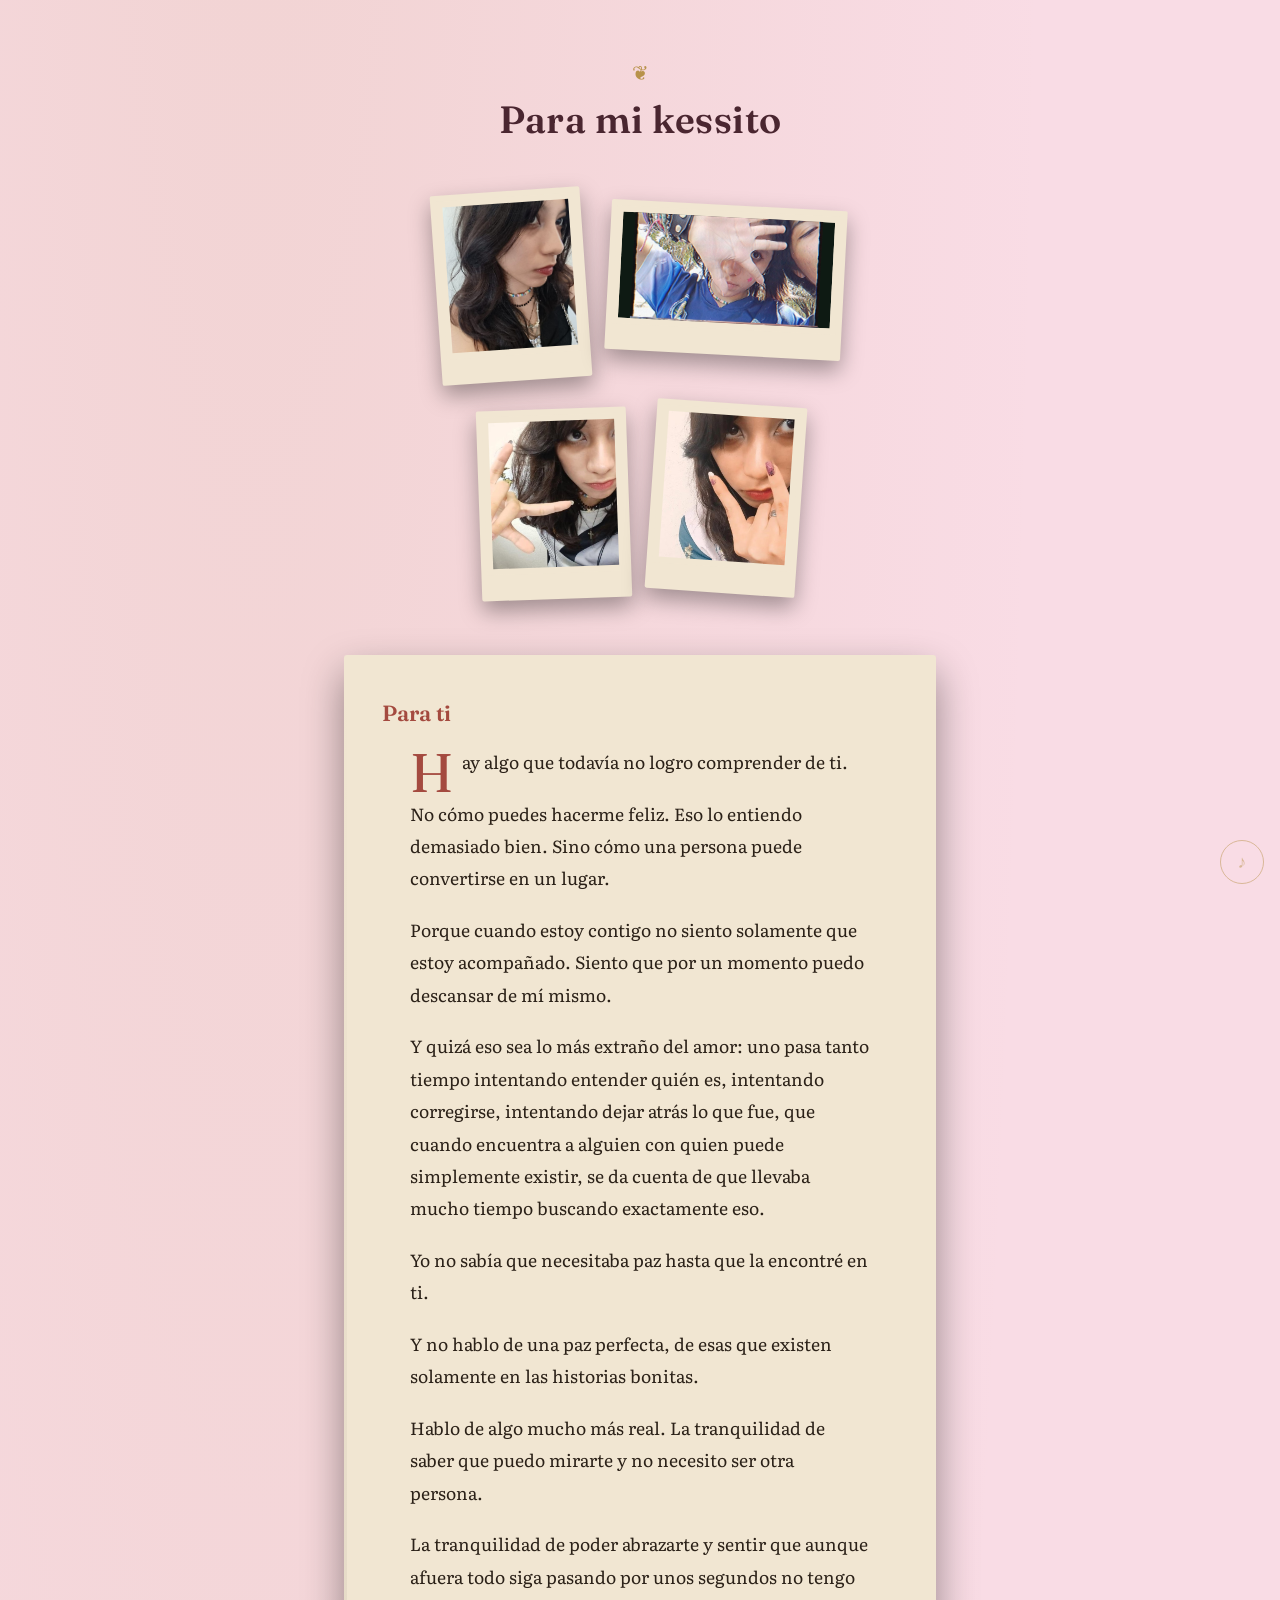
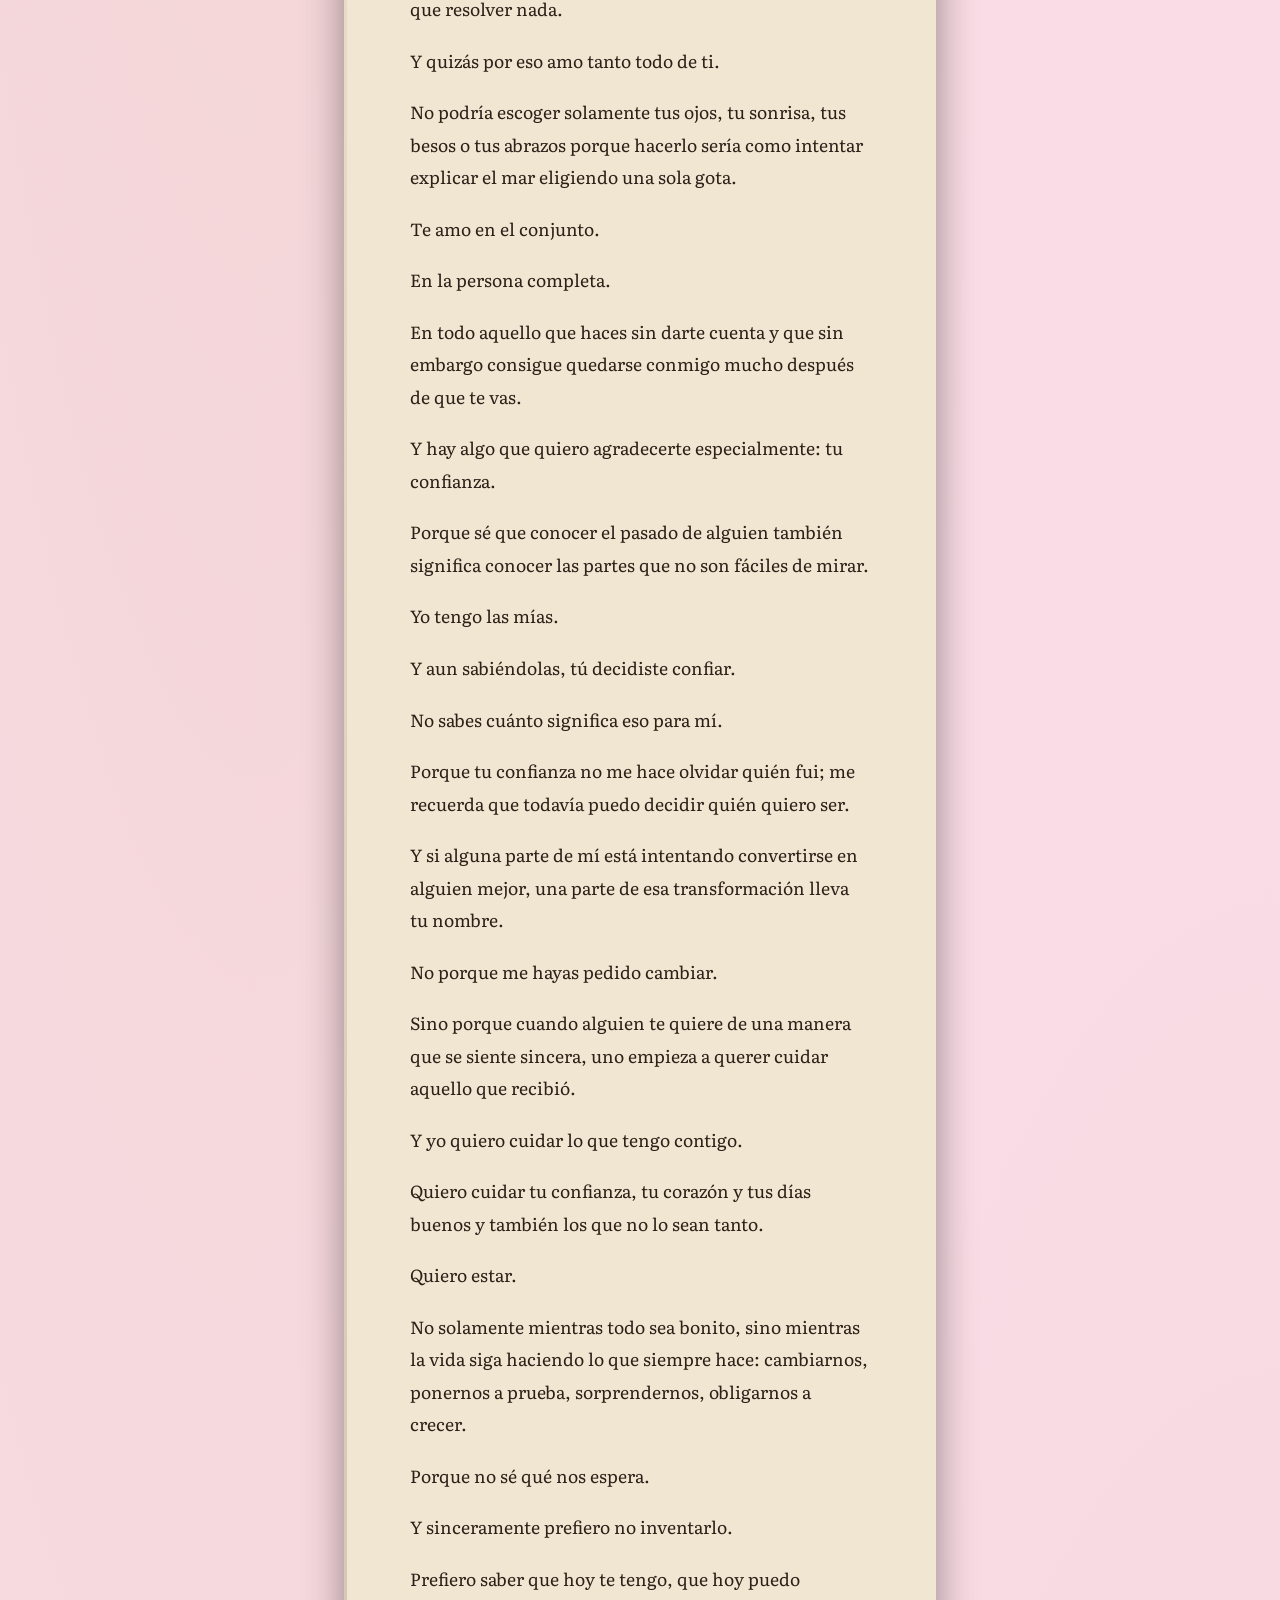
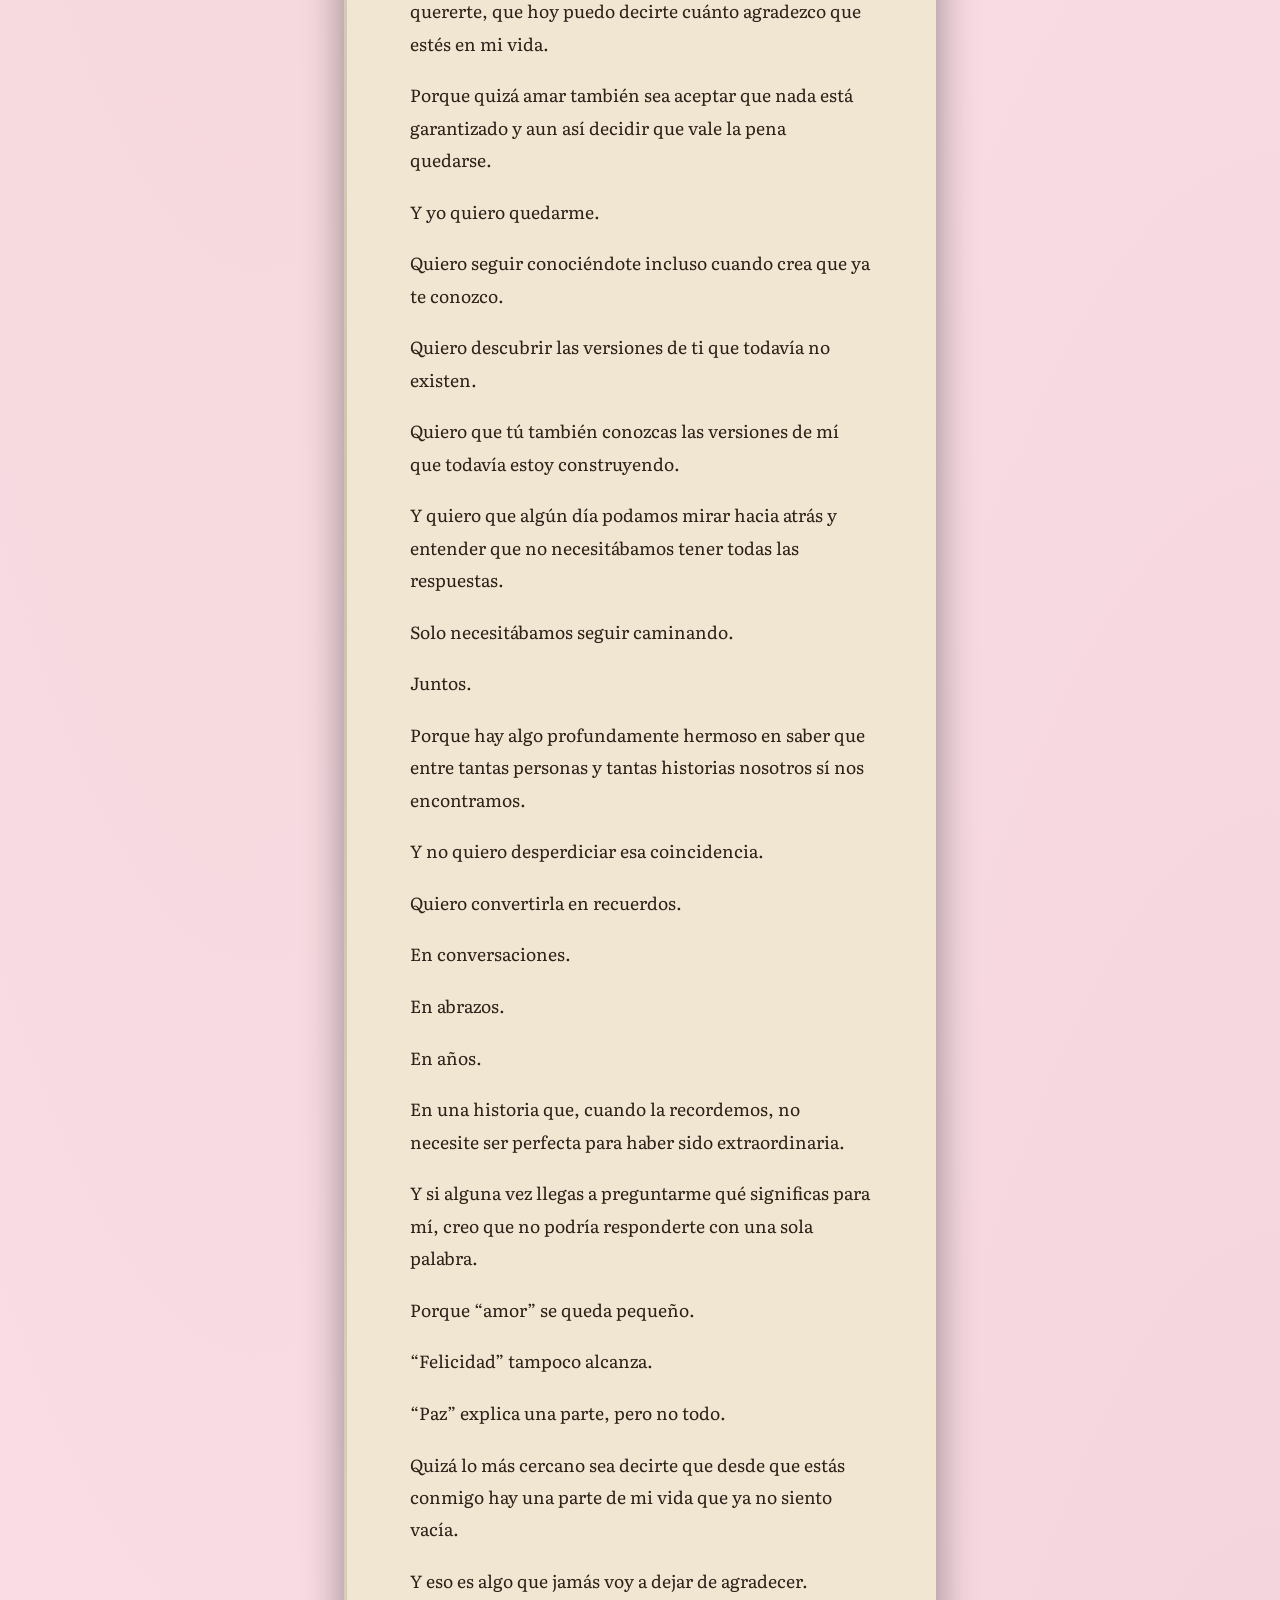
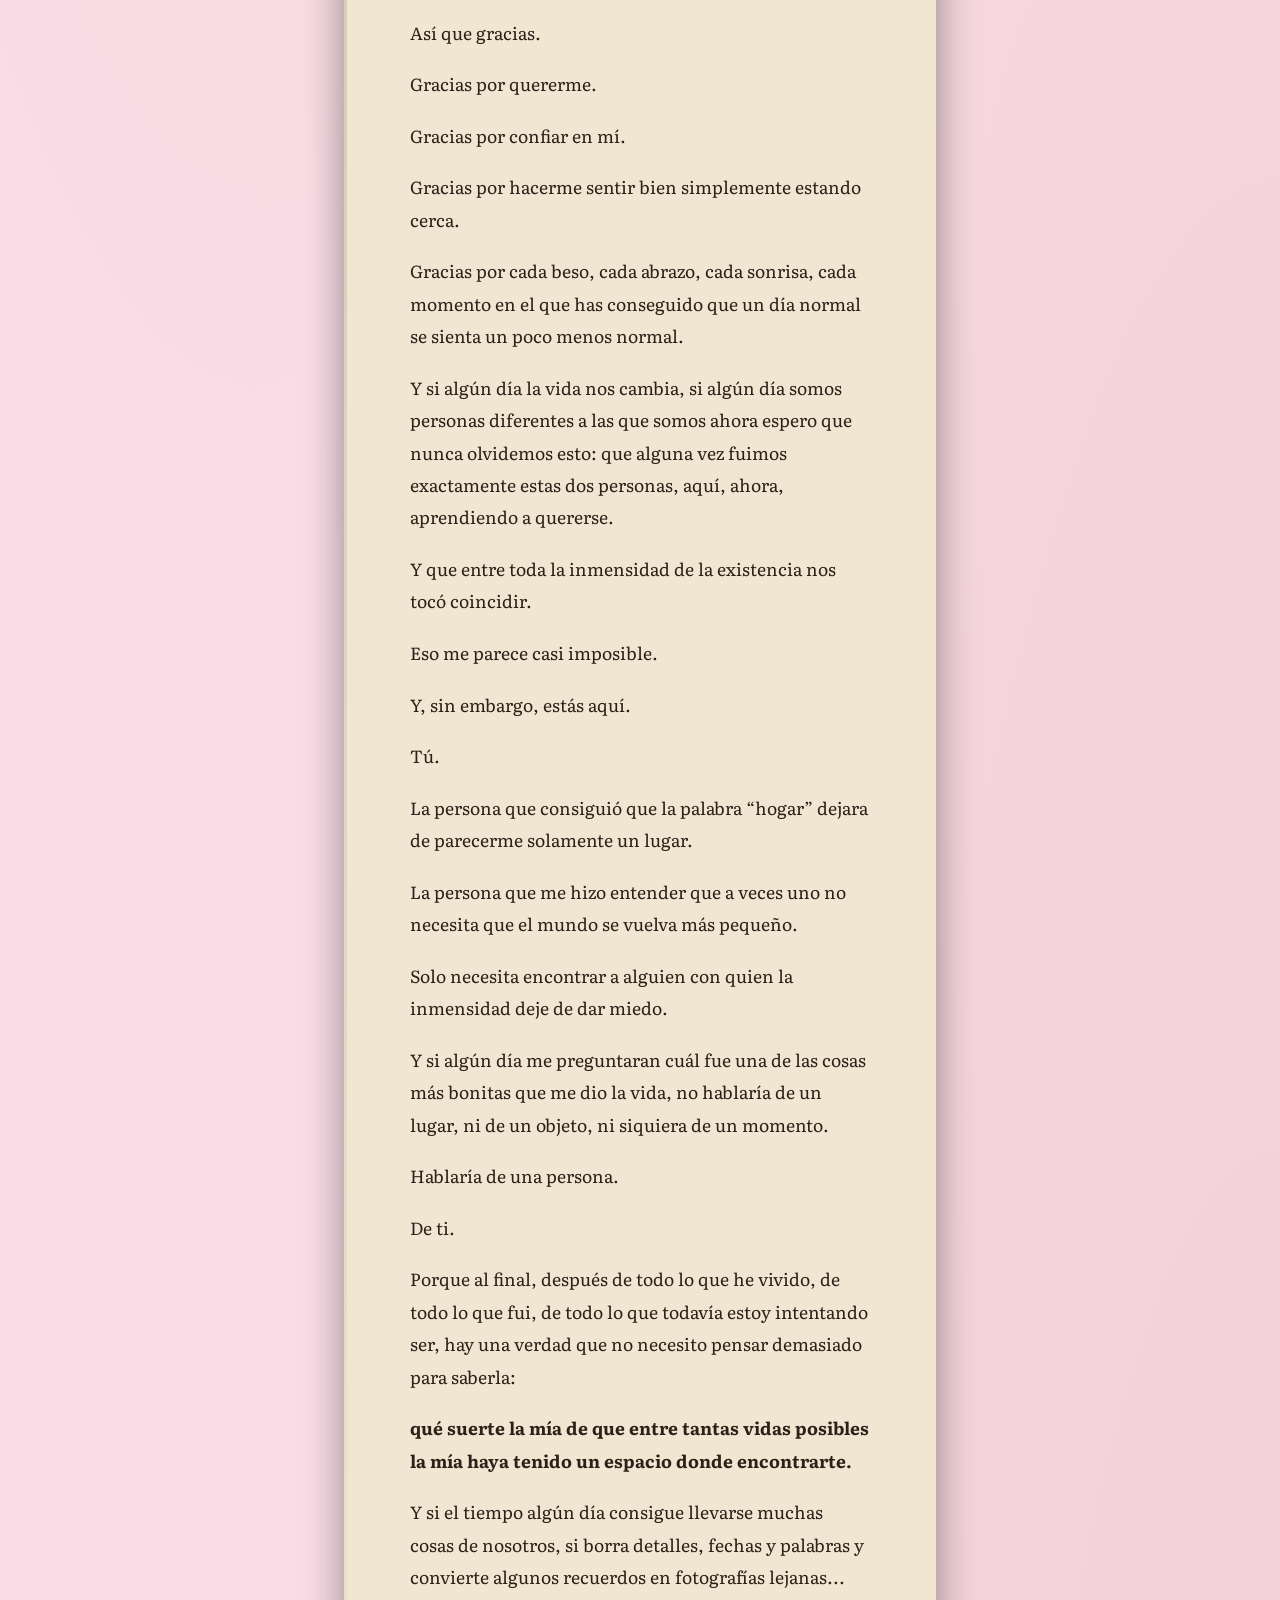
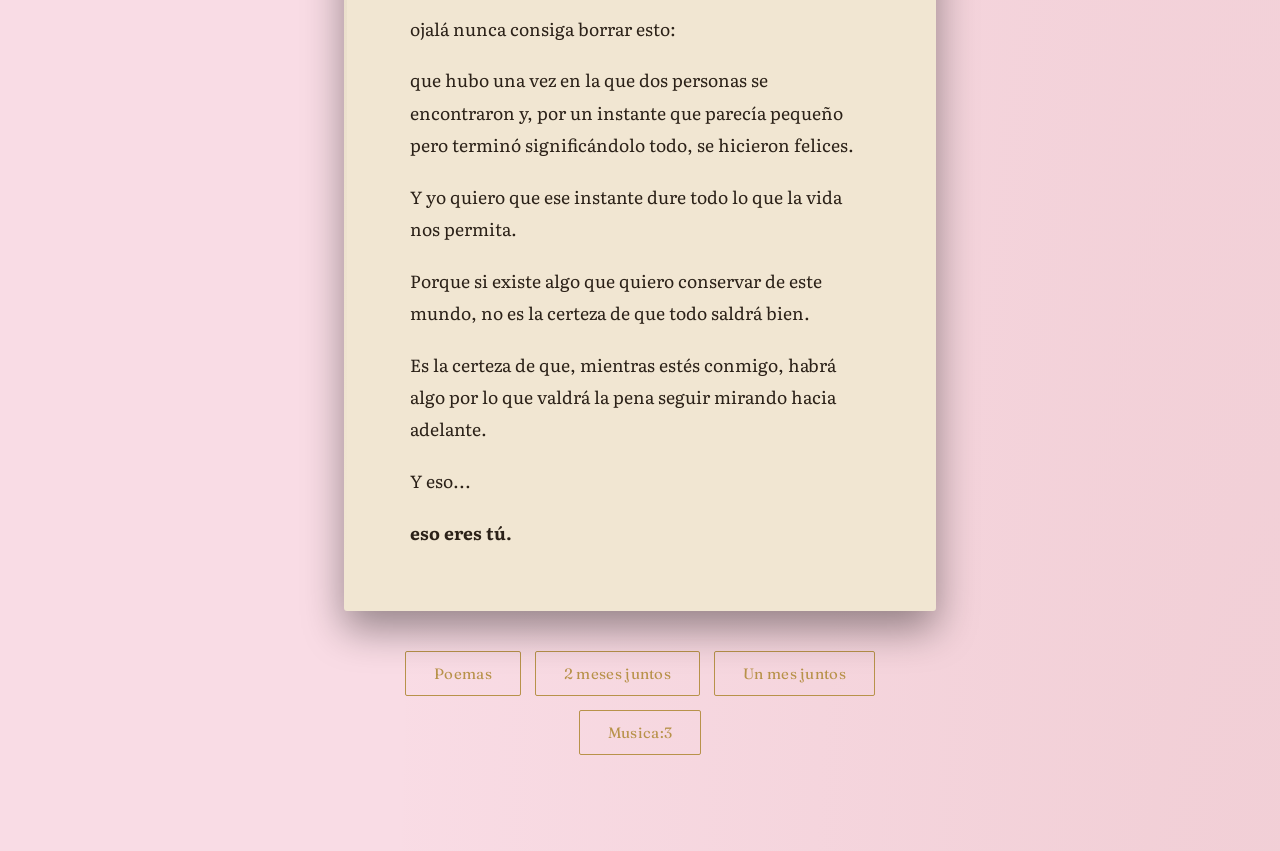
==== commit 4eecbdd4: "Add link to '2 meses juntos' in index.html" ====
--- a/index.html
+++ b/index.html
@@ -33,71 +33,301 @@
     -webkit-font-smoothing:antialiased;
   }
 
-  .stage{max-width:640px;margin:0 auto;padding:56px 24px 96px;position:relative;}
-  h1,h2,h3{font-family:'Fraunces', Georgia, serif;font-weight:600;margin:0;}
-  .header{text-align:center;margin-bottom:48px;}
-  .header .eyebrow-ornament{color:var(--gold);font-size:20px;display:block;margin-bottom:10px;}
-  .header h1{font-size:clamp(28px,6vw,38px);letter-spacing:0.01em;color:var(--text-on-ink);}
-  .header p{margin-top:10px;color:var(--muted);font-style:italic;font-size:16px;}
-
-  .fotos{display:flex;flex-wrap:wrap;justify-content:center;gap:22px;margin-bottom:56px;padding:0 10px;}
-  .foto{width:150px;height:190px;background:var(--paper);border:6px solid var(--paper);border-bottom-width:26px;border-radius:2px;box-shadow:0 10px 22px rgba(0,0,0,0.35);display:flex;align-items:center;justify-content:center;color:var(--text-on-paper);font-family:'Fraunces', serif;font-size:13px;text-align:center;padding:6px;overflow:hidden;}
-  .foto img{width:100%;height:100%;object-fit:cover;display:block;}
+  .stage{
+    max-width:640px;
+    margin:0 auto;
+    padding:56px 24px 96px;
+    position:relative;
+  }
+
+  h1,h2,h3{
+    font-family:'Fraunces', Georgia, serif;
+    font-weight:600;
+    margin:0;
+  }
+
+  .header{
+    text-align:center;
+    margin-bottom:48px;
+  }
+  .header .eyebrow-ornament{
+    color:var(--gold);
+    font-size:20px;
+    display:block;
+    margin-bottom:10px;
+  }
+  .header h1{
+    font-size:clamp(28px,6vw,38px);
+    letter-spacing:0.01em;
+    color:var(--text-on-ink);
+  }
+  .header p{
+    margin-top:10px;
+    color:var(--muted);
+    font-style:italic;
+    font-size:16px;
+  }
+
+  .fotos{
+    display:flex;
+    flex-wrap:wrap;
+    justify-content:center;
+    gap:22px;
+    margin-bottom:56px;
+    padding:0 10px;
+  }
+  .foto{
+    width:150px;
+    height:190px;
+    background:var(--paper);
+    border:6px solid var(--paper);
+    border-bottom-width:26px;
+    border-radius:2px;
+    box-shadow:0 10px 22px rgba(0,0,0,0.35);
+    display:flex;
+    align-items:center;
+    justify-content:center;
+    color:var(--text-on-paper);
+    font-family:'Fraunces', serif;
+    font-size:13px;
+    text-align:center;
+    padding:6px;
+    overflow:hidden;
+  }
+  .foto img{
+    width:100%;
+    height:100%;
+    object-fit:cover;
+    display:block;
+  }
   .foto:nth-child(1){ transform:rotate(-4deg); }
   .foto:nth-child(2){ transform:rotate(3deg); margin-top:14px; }
   .foto:nth-child(3){ transform:rotate(-2deg); margin-top:6px; }
   .foto:nth-child(4){ transform:rotate(4deg); }
 
-  .foto-ancha{width:236px;height:150px;}
-  .foto-ancha img{object-fit:contain;background:#0e1a13;}
-
-  .pagina-libro{background:var(--paper);color:var(--text-on-paper);border-radius:3px;padding:44px 38px;box-shadow:0 18px 40px rgba(0,0,0,0.4);position:relative;}
-  .pagina-libro::before{content:"";position:absolute;left:0;top:14px;bottom:14px;width:3px;background:linear-gradient(180deg, transparent, rgba(43,33,24,0.18), transparent);}
-  .pagina-libro h2{font-size:22px;margin-bottom:18px;color:var(--rose);}
-  .poema{font-size:17.5px;line-height:1.85;max-width:46ch;margin:0 auto;}
-  .poema p{margin:0 0 1.1em;}
-  .poema .capitular::first-letter{font-family:'Fraunces', serif;font-size:3.1em;line-height:0.8;float:left;padding:6px 8px 0 0;color:var(--rose);}
-
-  .btn-menu-wrap{text-align:center;margin-top:40px;}
-  .btn-ornado{font-family:'Fraunces', serif;background:none;border:1px solid var(--gold);color:var(--gold);padding:12px 28px;border-radius:2px;font-size:15px;cursor:pointer;letter-spacing:0.02em;transition:background 0.25s ease, color 0.25s ease;}
-  .btn-ornado:hover{background:var(--gold);color:var(--ink);}
-  .btn-ornado:focus-visible{outline:2px solid var(--text-on-ink);outline-offset:3px;}
+  .foto-ancha{
+    width:236px;
+    height:150px;
+  }
+  .foto-ancha img{
+    object-fit:contain;
+    background:#0e1a13;
+  }
+
+  .pagina-libro{
+    background:var(--paper);
+    color:var(--text-on-paper);
+    border-radius:3px;
+    padding:44px 38px;
+    box-shadow:0 18px 40px rgba(0,0,0,0.4);
+    position:relative;
+  }
+  .pagina-libro::before{
+    content:"";
+    position:absolute;
+    left:0; top:14px; bottom:14px;
+    width:3px;
+    background:linear-gradient(180deg, transparent, rgba(43,33,24,0.18), transparent);
+  }
+  .pagina-libro h2{
+    font-size:22px;
+    margin-bottom:18px;
+    color:var(--rose);
+  }
+  .poema{
+    font-size:17.5px;
+    line-height:1.85;
+    max-width:46ch;
+    margin:0 auto;
+  }
+  .poema p{ margin:0 0 1.1em; }
+  .poema .capitular::first-letter{
+    font-family:'Fraunces', serif;
+    font-size:3.1em;
+    line-height:0.8;
+    float:left;
+    padding:6px 8px 0 0;
+    color:var(--rose);
+  }
+
+  .btn-menu-wrap{
+    text-align:center;
+    margin-top:40px;
+  }
+  .btn-ornado{
+    font-family:'Fraunces', serif;
+    background:none;
+    border:1px solid var(--gold);
+    color:var(--gold);
+    padding:12px 28px;
+    border-radius:2px;
+    font-size:15px;
+    cursor:pointer;
+    letter-spacing:0.02em;
+    transition:background 0.25s ease, color 0.25s ease;
+  }
+  .btn-ornado:hover{
+    background:var(--gold);
+    color:var(--ink);
+  }
+  .btn-ornado:focus-visible{
+    outline:2px solid var(--text-on-ink);
+    outline-offset:3px;
+  }
 
   #vista-menu{ display:none; }
-  .volver-album{background:none;border:none;color:var(--muted);font-family:'Literata', serif;font-size:14px;cursor:pointer;margin-bottom:28px;padding:0;}
-  .volver-album:hover{color:var(--text-on-ink);}
-
-  .lista-poemas{list-style:none;margin:0;padding:0;display:flex;flex-direction:column;gap:2px;}
-  .item-poema{background:transparent;border:none;border-top:1px solid rgba(237,230,214,0.15);color:var(--text-on-ink);text-align:left;padding:20px 6px;font-family:'Fraunces', serif;font-size:19px;cursor:pointer;display:flex;align-items:flex-start;gap:14px;width:100%;}
-  .item-poema-texto{display:flex;flex-direction:column;gap:3px;}
-  .item-poema-autor{font-family:'Literata', serif;font-style:italic;font-size:13px;color:var(--muted);}
-  .lista-poemas li:last-child .item-poema{border-bottom:1px solid rgba(237,230,214,0.15);}
-  .item-poema .adorno{color:var(--rose);font-size:14px;margin-top:5px;}
-  .item-poema:hover{color:var(--gold);}
-  .item-poema:hover .adorno{color:var(--gold);}
-
-  #overlay-poema{display:none;position:fixed;inset:0;background:rgba(10,14,11,0.82);z-index:20;align-items:center;justify-content:center;padding:24px;}
-  #overlay-poema.abierto{display:flex;}
-
-  .hoja{background:var(--paper);color:var(--text-on-paper);max-width:560px;width:100%;max-height:85vh;overflow-y:auto;border-radius:3px;padding:46px 40px;position:relative;box-shadow:0 30px 60px rgba(0,0,0,0.5);transform:scale(0.94) rotateX(4deg);opacity:0;animation:abrirLibro 0.45s ease forwards;}
-  @keyframes abrirLibro{to{transform:scale(1) rotateX(0deg); opacity:1;}}
-  @media (prefers-reduced-motion: reduce){.hoja{animation:none; opacity:1; transform:none;}}
-
-  .cerrar-x{position:absolute;top:14px;right:16px;background:none;border:none;font-size:22px;line-height:1;color:var(--text-on-paper);cursor:pointer;opacity:0.55;padding:6px;}
-  .cerrar-x:hover{opacity:1;}
-  .hoja h3{font-size:22px;color:var(--rose);margin-bottom:4px;padding-right:24px;}
-  .autor-poema{font-family:'Literata', serif;font-style:italic;font-size:14px;color:rgba(43,33,24,0.6);margin:0 0 22px;}
-  .hoja .poema{font-size:17px;}
-
-  .acciones-hoja{margin-top:30px;display:flex;justify-content:center;gap:14px;border-top:1px solid rgba(43,33,24,0.15);padding-top:20px;}
-  .btn-secundario{background:none;border:1px solid rgba(43,33,24,0.4);color:var(--text-on-paper);font-family:'Literata', serif;font-size:14px;padding:9px 18px;border-radius:2px;cursor:pointer;}
-  .btn-secundario:hover{border-color:var(--text-on-paper);}
-
-  footer.nota{text-align:center;color:var(--muted);font-size:12.5px;margin-top:60px;font-style:italic;}
+  .volver-album{
+    background:none;
+    border:none;
+    color:var(--muted);
+    font-family:'Literata', serif;
+    font-size:14px;
+    cursor:pointer;
+    margin-bottom:28px;
+    padding:0;
+  }
+  .volver-album:hover{ color:var(--text-on-ink); }
+
+  .lista-poemas{
+    list-style:none;
+    margin:0;
+    padding:0;
+    display:flex;
+    flex-direction:column;
+    gap:2px;
+  }
+  .item-poema{
+    background:transparent;
+    border:none;
+    border-top:1px solid rgba(237,230,214,0.15);
+    color:var(--text-on-ink);
+    text-align:left;
+    padding:20px 6px;
+    font-family:'Fraunces', serif;
+    font-size:19px;
+    cursor:pointer;
+    display:flex;
+    align-items:flex-start;
+    gap:14px;
+    width:100%;
+  }
+  .item-poema-texto{
+    display:flex;
+    flex-direction:column;
+    gap:3px;
+  }
+  .item-poema-autor{
+    font-family:'Literata', serif;
+    font-style:italic;
+    font-size:13px;
+    color:var(--muted);
+  }
+  .lista-poemas li:last-child .item-poema{
+    border-bottom:1px solid rgba(237,230,214,0.15);
+  }
+  .item-poema .adorno{ color:var(--rose); font-size:14px; margin-top:5px; }
+  .item-poema:hover{ color:var(--gold); }
+  .item-poema:hover .adorno{ color:var(--gold); }
+
+  #overlay-poema{
+    display:none;
+    position:fixed;
+    inset:0;
+    background:rgba(10,14,11,0.82);
+    z-index:20;
+    align-items:center;
+    justify-content:center;
+    padding:24px;
+  }
+  #overlay-poema.abierto{ display:flex; }
+
+  .hoja{
+    background:var(--paper);
+    color:var(--text-on-paper);
+    max-width:560px;
+    width:100%;
+    max-height:85vh;
+    overflow-y:auto;
+    border-radius:3px;
+    padding:46px 40px;
+    position:relative;
+    box-shadow:0 30px 60px rgba(0,0,0,0.5);
+    transform:scale(0.94) rotateX(4deg);
+    opacity:0;
+    animation:abrirLibro 0.45s ease forwards;
+  }
+  @keyframes abrirLibro{
+    to{ transform:scale(1) rotateX(0deg); opacity:1; }
+  }
+  @media (prefers-reduced-motion: reduce){
+    .hoja{ animation:none; opacity:1; transform:none; }
+  }
+
+  .cerrar-x{
+    position:absolute;
+    top:14px; right:16px;
+    background:none;
+    border:none;
+    font-size:22px;
+    line-height:1;
+    color:var(--text-on-paper);
+    cursor:pointer;
+    opacity:0.55;
+    padding:6px;
+  }
+  .cerrar-x:hover{ opacity:1; }
+
+  .hoja h3{
+    font-size:22px;
+    color:var(--rose);
+    margin-bottom:4px;
+    padding-right:24px;
+  }
+  .autor-poema{
+    font-family:'Literata', serif;
+    font-style:italic;
+    font-size:14px;
+    color:rgba(43,33,24,0.6);
+    margin:0 0 22px;
+  }
+  .hoja .poema{ font-size:17px; }
+
+  .acciones-hoja{
+    margin-top:30px;
+    display:flex;
+    justify-content:center;
+    gap:14px;
+    border-top:1px solid rgba(43,33,24,0.15);
+    padding-top:20px;
+  }
+  .btn-secundario{
+    background:none;
+    border:1px solid rgba(43,33,24,0.4);
+    color:var(--text-on-paper);
+    font-family:'Literata', serif;
+    font-size:14px;
+    padding:9px 18px;
+    border-radius:2px;
+    cursor:pointer;
+  }
+  .btn-secundario:hover{ border-color:var(--text-on-paper); }
+
+  footer.nota{
+    text-align:center;
+    color:var(--muted);
+    font-size:12.5px;
+    margin-top:60px;
+    font-style:italic;
+  }
 
   .btn-menu-wrap{ display:flex; flex-wrap:wrap; justify-content:center; gap:14px; }
   a.btn-ornado{ display:inline-block; text-decoration:none; }
-  #btn-musica{ position:fixed; right:16px; bottom:calc(16px + env(safe-area-inset-bottom, 0px)); width:44px; height:44px; border-radius:50%; z-index:30; background:var(--ink); border:1px solid var(--gold); color:var(--gold); font-size:18px; cursor:pointer; transition:opacity .25s ease; }
+  #btn-musica{
+    position:fixed; right:16px; bottom:calc(16px + env(safe-area-inset-bottom, 0px));
+    width:44px; height:44px; border-radius:50%; z-index:30;
+    background:var(--ink); border:1px solid var(--gold); color:var(--gold);
+    font-size:18px; cursor:pointer; transition:opacity .25s ease;
+  }
   #btn-musica.apagada{ opacity:.5; }
 </style>
 </head>
@@ -112,10 +342,10 @@
     </div>
 
     <div class="fotos">
-      <div class="foto"><img src="[data-uri][...]
-      <div class="foto foto-ancha"><img src="[data-uri][...]
-      <div class="foto"><img src="[data-uri][...]
-      <div class="foto"><img src="[data-uri][...]
+      <div class="foto"><img src="[data-uri]" alt="Foto 1"></div>
+      <div class="foto foto-ancha"><img src="[data-uri]" alt="Foto 2"></div>
+      <div class="foto"><img src="[data-uri]